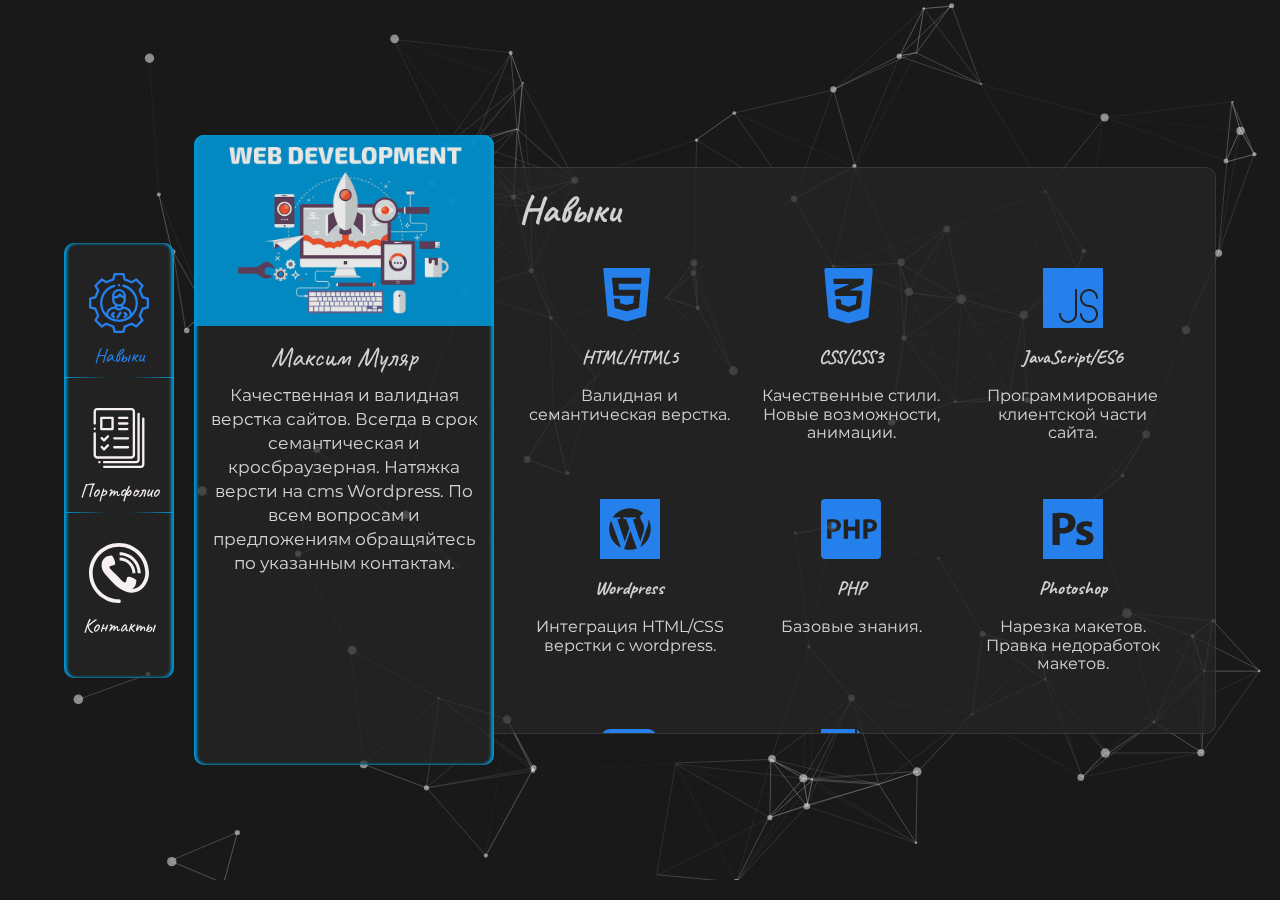
==== index.html @ 43cd5d21 "Portfolio" ====
<!doctype html>
<html lang="en">
<head>
    <meta charset="UTF-8">
    <meta name="viewport"
          content="width=device-width, user-scalable=no, initial-scale=1.0, maximum-scale=1.0, minimum-scale=1.0">
    <meta http-equiv="X-UA-Compatible" content="ie=edge">
    <link rel="stylesheet" href="css/normalize.min.css">
    <link href="https://fonts.googleapis.com/css?family=Caveat|Montserrat|Pangolin&amp;subset=cyrillic" rel="stylesheet">
    <link rel="stylesheet" href="css/style.css">
    <link rel="stylesheet" href="css/OverlayScrollbars.min.css">
    <title>Title</title>
</head>
<body>
    <div class="wrapper">
        <nav class="navigation">
            <ul class="navigation__list">
                <li class="navigation__item">
                    <button class="navigation__button navigation__button--active" type="button" data-index="0">
                        <svg xmlns="http://www.w3.org/2000/svg" viewBox="0 0 512 512"><path d="M504.417 208.764l-39.317-9.795-20.923-50.488 20.865-34.711a10 10 0 0 0-1.499-12.223l-53.09-53.089a10.002 10.002 0 0 0-12.224-1.5l-34.71 20.866L313.031 46.9l-9.796-39.317A9.998 9.998 0 0 0 293.532 0h-75.064a9.998 9.998 0 0 0-9.703 7.583L198.969 46.9 148.48 67.823l-34.71-20.866a10 10 0 0 0-12.224 1.5l-53.09 53.089a10 10 0 0 0-1.499 12.223l20.865 34.711L46.9 198.969l-39.317 9.795A10.001 10.001 0 0 0 0 218.468v75.064c0 4.592 3.127 8.593 7.583 9.704l39.316 9.794 20.924 50.489-20.865 34.711a10 10 0 0 0 1.499 12.223l53.09 53.089a10.004 10.004 0 0 0 12.224 1.5l34.71-20.866 50.488 20.924 9.796 39.317a9.998 9.998 0 0 0 9.703 7.583h75.064a9.998 9.998 0 0 0 9.703-7.583l9.796-39.317 50.488-20.924 34.71 20.866a10.004 10.004 0 0 0 12.224-1.5l53.09-53.089a10 10 0 0 0 1.499-12.223l-20.865-34.711 20.924-50.489 39.316-9.794a10 10 0 0 0 7.583-9.704v-75.064c0-4.592-3.127-8.593-7.583-9.704zM492 285.718l-36.625 9.124a10.003 10.003 0 0 0-6.821 5.875l-24.784 59.804a9.997 9.997 0 0 0 .668 8.98l19.438 32.336-42.038 42.038-32.335-19.438a9.997 9.997 0 0 0-8.98-.667l-59.804 24.784a10.003 10.003 0 0 0-5.875 6.821L285.718 492h-59.436l-9.125-36.626a10.003 10.003 0 0 0-5.875-6.821l-59.804-24.784a10.004 10.004 0 0 0-8.98.667l-32.335 19.438-42.038-42.038L87.563 369.5a9.997 9.997 0 0 0 .668-8.98l-24.784-59.804a10.003 10.003 0 0 0-6.821-5.875L20 285.718v-59.436l36.626-9.125a10 10 0 0 0 6.821-5.875l24.783-59.803a9.997 9.997 0 0 0-.668-8.98l-19.438-32.336 42.038-42.038 32.335 19.438a10 10 0 0 0 8.98.667l59.804-24.784a10.003 10.003 0 0 0 5.875-6.821L226.282 20h59.436l9.125 36.626a10.003 10.003 0 0 0 5.875 6.821l59.804 24.784a10 10 0 0 0 8.98-.667l32.335-19.438 42.038 42.038-19.438 32.336a9.997 9.997 0 0 0-.668 8.98l24.783 59.803a10 10 0 0 0 6.821 5.875L492 226.282v59.436z"/><path d="M296.388 99.077c-5.354-1.375-10.8 1.851-12.173 7.2-1.372 5.349 1.851 10.799 7.2 12.172C354.171 134.556 398 191.119 398 256c0 34.062-12.06 65.359-32.128 89.853-1.303-12.098-6.051-23.697-13.72-33.224-9.093-11.294-21.9-19.22-36.065-22.317l-17.855-3.904c-4.792-1.048-8.408-5.007-9.152-9.793 15.616-10.62 25.895-28.529 25.895-48.796V194.64c0-32.518-26.455-58.973-58.974-58.973s-58.974 26.455-58.974 58.973v33.179c0 20.168 10.182 37.997 25.669 48.636-.667 4.834-4.313 8.898-9.172 9.964l-17.654 3.873c-14.154 3.105-26.952 11.033-36.035 22.325-7.666 9.53-12.411 21.134-13.709 33.234C126.059 321.356 114 290.061 114 256c0-63.948 43.045-120.304 104.676-137.046 5.33-1.448 8.477-6.942 7.029-12.272-1.448-5.329-6.943-8.477-12.271-7.029C143.112 118.756 94 183.048 94 256c0 89.327 72.673 162 162 162s162-72.673 162-162c0-74.016-50.009-138.545-121.612-156.923zm-79.362 95.563c0-21.49 17.484-38.973 38.974-38.973s38.974 17.483 38.974 38.973v.884a35.194 35.194 0 0 1-15.899-9.011l-8.896-8.736a10.002 10.002 0 0 0-15.584 1.993c-6.243 10.416-17.665 16.886-29.809 16.886h-7.76v-2.016zm0 33.178v-11.163h7.76c14.935 0 29.178-6.213 39.387-16.745l.887.871c8.273 8.127 18.671 13.342 29.914 15.152v11.885c0 21.49-17.483 38.973-38.974 38.973-21.491 0-38.974-17.483-38.974-38.973zm58.65 66.533c-11.702 8.647-27.845 8.605-39.507-.119a32.127 32.127 0 0 0 4.991-9.334 58.874 58.874 0 0 0 14.84 1.894c5.041 0 9.936-.638 14.609-1.834a32.142 32.142 0 0 0 5.067 9.393zm70.575 71.2C321.698 385.814 290.246 398 256 398s-65.698-12.186-90.251-32.449v-12.954c0-20.41 14.47-38.398 34.405-42.771l17.654-3.873c.36-.079.716-.169 1.072-.26C229.182 315.758 242.587 320.8 256 320.8c13.395 0 26.782-5.03 37.078-15.068.293.073.585.148.881.213l17.856 3.904c19.953 4.363 34.436 22.353 34.436 42.778v12.924z"/><path d="M256.673 94.001L256 94c-5.522 0-10 4.477-10 10s4.478 10 10 10l.579.001h.048c5.501 0 9.973-4.446 9.999-9.953.025-5.523-4.431-10.021-9.953-10.047zM208.423 357.875l9.877-9.877c3.906-3.905 3.906-10.237.001-14.142-3.906-3.905-10.236-3.905-14.143 0l-16.947 16.948c-3.905 3.905-3.905 10.236 0 14.142l16.947 16.948c1.953 1.953 4.512 2.929 7.071 2.929s5.118-.977 7.071-2.929c3.905-3.905 3.905-10.237 0-14.142l-9.877-9.877zM327.891 350.804l-16.946-16.948c-3.905-3.905-10.235-3.905-14.143 0-3.905 3.905-3.905 10.237 0 14.142l9.877 9.877-9.877 9.877c-3.905 3.905-3.905 10.237 0 14.142 1.953 1.953 4.512 2.929 7.071 2.929s5.118-.977 7.071-2.929l16.947-16.948c3.905-3.905 3.905-10.236 0-14.142zM273.115 328.894c-4.763-2.799-10.891-1.207-13.688 3.555l-23.93 40.72c-2.799 4.761-1.207 10.89 3.555 13.688a9.995 9.995 0 0 0 13.688-3.555l23.93-40.72c2.799-4.762 1.207-10.89-3.555-13.688z"/></svg>
                        Навыки
                    </button>
                </li>
                <li class="navigation__item">
                    <button class="navigation__button" type="button" data-index="1">
                        <svg xmlns="http://www.w3.org/2000/svg" viewBox="0 0 512 512"><path d="M362.937 0h-294c-16.542 0-30 13.458-30 30v102c0 5.523 4.478 10 10 10s10-4.477 10-10V30c0-5.514 4.486-10 10-10h294c5.514 0 10 4.486 10 10v372c0 5.514-4.486 10-10 10h-294c-5.514 0-10-4.486-10-10V216.333c0-5.523-4.478-10-10-10s-10 4.477-10 10V402c0 16.542 13.458 30 30 30h294c16.542 0 30-13.458 30-30V30c0-16.542-13.458-30-30-30z" /><path d="M56.006 169.7c-1.859-1.86-4.439-2.92-7.069-2.92s-5.21 1.06-7.07 2.92a10.107 10.107 0 0 0-2.93 7.07 10.1 10.1 0 0 0 2.93 7.08c1.86 1.86 4.44 2.93 7.07 2.93 2.629 0 5.209-1.07 7.069-2.93a10.078 10.078 0 0 0 2.931-7.08c0-2.63-1.071-5.2-2.931-7.07zM96.066 454.99a10.056 10.056 0 0 0-7.07-2.93c-2.63 0-5.21 1.07-7.069 2.93a10.072 10.072 0 0 0-2.931 7.07c0 2.64 1.071 5.21 2.931 7.07a10.029 10.029 0 0 0 7.069 2.93c2.641 0 5.21-1.06 7.07-2.93a10.054 10.054 0 0 0 2.93-7.07c0-2.63-1.07-5.21-2.93-7.07zM423 40.063c-5.522 0-10 4.477-10 10v392c0 5.514-4.486 10-10 10H129c-5.522 0-10 4.477-10 10s4.478 10 10 10h274c16.542 0 30-13.458 30-30v-392c0-5.523-4.478-10-10-10z" /><path d="M463.063 80c-5.522 0-10 4.477-10 10v392c0 5.514-4.486 10-10 10h-314c-5.522 0-10 4.477-10 10s4.478 10 10 10h314c16.542 0 30-13.458 30-30V90c0-5.523-4.478-10-10-10zM200.937 74h-96c-5.522 0-10 4.477-10 10v96c0 5.523 4.478 10 10 10h96c5.522 0 10-4.477 10-10V84c0-5.523-4.478-10-10-10zm-10 96h-76V94h76v76zM168.761 235.402c-3.906-3.904-10.236-3.905-14.143 0l-26.583 26.583-12.36-12.361c-3.905-3.905-10.235-3.904-14.143 0-3.905 3.905-3.905 10.237 0 14.142l19.432 19.432a10.003 10.003 0 0 0 14.143 0l33.654-33.654c3.905-3.905 3.905-10.237 0-14.142z" /><path d="M332.604 249H215.937c-5.522 0-10 4.477-10 10s4.478 10 10 10h116.667c5.522 0 10-4.477 10-10s-4.478-10-10-10zM326.937 74h-70c-5.522 0-10 4.477-10 10s4.478 10 10 10h70c5.522 0 10-4.477 10-10s-4.478-10-10-10zM326.937 122h-70c-5.522 0-10 4.477-10 10s4.478 10 10 10h70c5.522 0 10-4.477 10-10s-4.478-10-10-10zM326.937 170h-70c-5.522 0-10 4.477-10 10s4.478 10 10 10h70c5.522 0 10-4.477 10-10s-4.478-10-10-10zM168.761 311.769c-3.906-3.904-10.236-3.905-14.143 0l-26.583 26.583-12.36-12.361c-3.905-3.905-10.235-3.904-14.143 0-3.905 3.905-3.905 10.237 0 14.142l19.432 19.432a10.003 10.003 0 0 0 14.143 0l33.654-33.654c3.905-3.905 3.905-10.237 0-14.142zM332.604 325H215.937c-5.522 0-10 4.477-10 10s4.478 10 10 10h116.667c5.522 0 10-4.477 10-10s-4.478-10-10-10z" /></svg>
                        Портфолио
                    </button>
                </li>
                <li class="navigation__item">
                    <button class="navigation__button" type="button" data-index="2">
                        <svg xmlns="http://www.w3.org/2000/svg" viewBox="0 0 32.666 32.666"><path d="M28.189 16.504h-1.666c0-5.437-4.422-9.858-9.856-9.858l-.001-1.664c6.355-.003 11.523 5.167 11.523 11.522zM16.666 7.856l-.001 1.664a6.987 6.987 0 0 1 6.981 6.983l1.666-.001c0-4.767-3.876-8.646-8.646-8.646zM16.333 0C7.326 0 0 7.326 0 16.334c0 9.006 7.326 16.332 16.333 16.332a1.007 1.007 0 1 0 0-2.016c-7.896 0-14.318-6.424-14.318-14.316 0-7.896 6.422-14.319 14.318-14.319S30.65 8.439 30.65 16.334c0 3.299-1.756 6.568-4.269 7.954a6.172 6.172 0 0 1-2.959.761 4.733 4.733 0 0 0 1.591-1.529c.08-.121.186-.228.238-.359.328-.789.357-1.684.555-2.518.243-1.064-4.658-3.143-5.084-1.814-.154.492-.39 2.048-.699 2.458-.275.366-.953.192-1.377-.168-1.117-.952-2.364-2.351-3.458-3.457l.002-.001-.092-.092c-.031-.029-.062-.062-.093-.092v.002c-1.106-1.096-2.506-2.34-3.457-3.459-.36-.424-.534-1.102-.168-1.377.41-.311 1.966-.543 2.458-.699 1.326-.424-.75-5.328-1.816-5.084-.832.195-1.727.227-2.516.553-.134.057-.238.16-.359.24-2.799 1.774-3.16 6.082-.428 9.292a75.688 75.688 0 0 0 3.245 3.576l-.006.004c.031.031.063.06.095.09.03.031.059.062.088.095l.006-.006c1.16 1.118 2.535 2.765 4.769 4.255 4.703 3.141 8.312 2.264 10.438 1.098 3.67-2.021 5.312-6.338 5.312-9.719C32.666 7.326 25.339 0 16.333 0z" /></svg>
                        Контакты
                    </button>
                </li>
            </ul>
        </nav>
        <div class="card">
            <img src="img/web-dev.jpg" class="card">
            <p class="card__name">
                Максим Муляр
            </p>
            <p class="card__description">
                Качественная и валидная верстка сайтов. Всегда в срок семантическая и кросбраузерная.
                Натяжка версти на cms Wordpress. По всем вопросам и предложениям обращяйтесь по указанным контактам.
            </p>
        </div>
        <div class="main">
            <article class="slide slide--active" data-index="0">
                <h2 class="slide__title">
                    Навыки
                </h2>
                <div class="skills">
                    <section class="skills__item">
                        <svg xmlns="http://www.w3.org/2000/svg" viewBox="0 0 512 512"><path d="M27.405 0l36.542 410.56 163.882 46.244 165.022-46.244L429.398 0H27.405zm322.62 133.904h-192.43l4.283 51.676h183.866l-14.273 155.315-102.499 28.26v.287h-1.143l-103.356-28.547-6.28-79.367h49.965l3.711 39.971 55.959 15.126 56.245-15.126 6.283-65.097H115.625l-13.418-152.46h252.392l-4.574 49.962z"/></svg>
                        <h3 class="skills__title">
                            HTML/HTML5
                        </h3>
                        <p class="skills__description">
                            Валидная и семантическая верстка.
                        </p>
                    </section>
                    <section class="skills__item">
                        <svg xmlns="http://www.w3.org/2000/svg" viewBox="0 0 512 512"><path d="M426.981 0H43.701C34.52 0 27.632 7.769 28.442 16.949L63.45 409.254c.811 9.173 8.745 18.774 17.644 21.253L219.1 468.842c8.887 2.463 23.413 2.479 32.313.032l138.177-38.281c8.901-2.472 16.835-11.986 17.645-21.175l35.023-392.469C443.068 7.769 436.209 0 426.981 0zM360.51 141.611a.134.134 0 0 1-.112.117.134.134 0 0 1-.144-.077L252.13 185.96a3.485 3.485 0 0 0 1.321 6.708h84.103a15.772 15.772 0 0 1 15.682 17.443l-13.141 123.273a15.77 15.77 0 0 1-10.447 13.205l-89.269 31.41a15.761 15.761 0 0 1-10.397.025l-88.852-30.778a15.771 15.771 0 0 1-10.52-13.228l-5.957-55.828a10.388 10.388 0 0 1 10.331-11.492h24.725c5.313 0 9.769 4.007 10.331 9.289l3.655 34.316 61.521 21.385 61.803-21.58 7.559-71.17H129.835a10.39 10.39 0 0 1-10.327-9.25l-3.327-30.164a10.388 10.388 0 0 1 6.366-10.745l111.837-46.109a2.872 2.872 0 0 0-1.093-5.528H115.542a6.926 6.926 0 0 1-6.888-6.201l-3.406-32.421a6.927 6.927 0 0 1 6.887-7.648h246.379a6.928 6.928 0 0 1 6.881 7.707l-4.885 43.032z"/></svg>
                        <h3 class="skills__title">
                            CSS/CSS3
                        </h3>
                        <p class="skills__description">
                            Качественные стили. Новые возможности, анимации.
                        </p>
                    </section>
                    <section class="skills__item">
                        <svg xmlns="http://www.w3.org/2000/svg" viewBox="0 0 512 512"><path d="M503.467 0H8.533A8.53 8.53 0 0 0 0 8.533v494.933A8.53 8.53 0 0 0 8.533 512h494.933a8.53 8.53 0 0 0 8.533-8.533V8.533A8.53 8.53 0 0 0 503.467 0zM290.133 392.533c0 42.342-34.449 76.8-76.8 76.8s-76.8-34.458-76.8-76.8c0-4.71 3.814-8.533 8.533-8.533s8.533 3.823 8.533 8.533c0 32.939 26.803 59.733 59.733 59.733 32.93 0 59.733-26.795 59.733-59.733v-204.8a8.53 8.53 0 0 1 8.533-8.533 8.53 8.53 0 0 1 8.533 8.533v204.8zm102.4-76.8c42.351 0 76.8 34.458 76.8 76.8s-34.449 76.8-76.8 76.8-76.8-34.458-76.8-76.8a8.53 8.53 0 0 1 8.533-8.533 8.53 8.53 0 0 1 8.533 8.533c0 32.939 26.803 59.733 59.733 59.733 32.93 0 59.733-26.795 59.733-59.733 0-32.939-26.803-59.733-59.733-59.733-42.351 0-76.8-34.458-76.8-76.8s34.449-76.8 76.8-76.8 76.8 34.458 76.8 76.8a8.53 8.53 0 0 1-8.533 8.533 8.53 8.53 0 0 1-8.533-8.533c0-32.939-26.803-59.733-59.733-59.733-32.93 0-59.733 26.795-59.733 59.733s26.803 59.733 59.733 59.733z"/></svg>
                        <h3 class="skills__title">
                            JavaScript/ES6
                        </h3>
                        <p class="skills__description">
                            Программирование клиентской части сайта.
                        </p>
                    </section>
                    <section class="skills__item">
                        <svg xmlns="http://www.w3.org/2000/svg" viewBox="0 0 455 455"><path d="M0 0v455h455V0H0zm70 227.504c0-22.844 4.885-44.509 13.634-64.101l75.155 205.796C106.223 343.707 70 289.796 70 227.504zM227.521 385a158.024 158.024 0 0 1-44.507-6.398l47.277-137.315 48.414 132.605c.306.804.69 1.477 1.11 2.15-16.377 5.768-33.968 8.958-52.294 8.958zm21.684-231.324c9.524-.523 18.019-1.503 18.019-1.503 8.495-1.034 7.498-13.477-.98-12.995 0 0-25.534 2.018-41.99 2.018-15.478 0-41.468-2.018-41.468-2.018-8.502-.481-9.499 12.479-1.023 12.995 0 0 8.04.98 16.517 1.503l24.549 67.212-34.468 103.357-57.372-170.57c9.534-.523 18.029-1.503 18.029-1.503 8.502-1.034 7.504-13.477-.955-12.995 0 0-25.533 2.018-42.014 2.018-2.956 0-6.435-.077-10.13-.209C124.068 98.245 172.48 70 227.521 70c41.013 0 78.328 15.694 106.338 41.379-.672-.06-1.346-.139-2.018-.139-15.496 0-26.453 13.458-26.453 27.938 0 12.995 7.48 23.954 15.458 36.932 5.979 10.478 12.978 23.979 12.978 43.451 0 13.475-4.002 30.437-11.98 50.895l-15.705 52.481-56.934-169.261zm57.51 209.948l48.082-139.083c8.995-22.476 11.999-40.428 11.999-56.392 0-5.805-.402-11.169-1.075-16.222C378.025 174.38 385 200.106 385 227.504c0 58.098-31.488 108.819-78.285 136.12z" fill-rule="evenodd" clip-rule="evenodd"/></svg>
                        <h3 class="skills__title">
                            Wordpress
                        </h3>
                        <p class="skills__description">
                            Интеграция HTML/CSS верстки с wordpress.
                        </p>
                    </section>
                    <section class="skills__item">
                        <svg xmlns="http://www.w3.org/2000/svg" viewBox="0 0 16.172 16.172"><g><path d="M13.043 6.367c-.237 0-.398.022-.483.047v1.523c.101.022.223.03.391.03.621 0 1.004-.313 1.004-.842-.001-.474-.33-.758-.912-.758z"/><path d="M15.14 0H1.033C.463 0 0 .462 0 1.032V15.14c0 .568.462 1.031 1.033 1.031H15.14c.57 0 1.032-.463 1.032-1.031V1.032C16.172.462 15.71 0 15.14 0zM4.904 8.32c-.398.375-.988.543-1.677.543-.153 0-.291-.008-.398-.023v1.846H1.673V5.594c.36-.061.865-.107 1.578-.107.719 0 1.233.139 1.577.414.33.261.552.689.552 1.194s-.169.934-.476 1.225zm5.478 2.366H9.218v-2.16H7.297v2.16H6.125v-5.16h1.172v1.983h1.921V5.526h1.164v5.16zm4.253-2.366c-.397.375-.987.543-1.677.543-.152 0-.291-.008-.398-.023v1.846h-1.155V5.594c.359-.061.864-.107 1.577-.107.72 0 1.232.139 1.577.414.33.261.552.689.552 1.194-.001.505-.169.934-.476 1.225z"/><path d="M3.312 6.367a1.88 1.88 0 0 0-.483.047v1.523c.1.022.222.03.391.03.62 0 1.003-.313 1.003-.842 0-.474-.329-.758-.911-.758z"/></g></svg>
                        <h3 class="skills__title">
                            PHP
                        </h3>
                        <p class="skills__description">
                            Базовые знания.
                        </p>
                    </section>
                    <section class="skills__item">
                        <svg xmlns="http://www.w3.org/2000/svg" viewBox="0 0 455 455"><g fill-rule="evenodd" clip-rule="evenodd"><path d="M149.329 144.802c-11.069 0-18.7 1.105-22.547 2.209v71.674c4.698 1.01 10.374 1.357 18.257 1.357 29.168 0 47.3-14.758 47.3-39.669-.125-22.294-15.545-35.571-43.01-35.571z"/><path d="M0 0v455h455V0H0zm224.219 236.693c-18.604 17.595-46.417 25.479-78.834 25.479-7.125 0-13.654-.252-18.698-.978v86.844H72.354V108.445c16.872-2.837 40.647-5.046 74.136-5.046 33.899 0 58.021 6.401 74.167 19.456 15.64 12.204 25.983 32.417 25.983 56.194 0 23.745-7.882 43.958-22.421 57.644zm82.051 114.908c-23.05 0-43.609-5.047-56.916-12.299l9.743-39.196c10.091 6.055 30.904 13.307 47.173 13.307 16.492 0 23.398-5.77 23.398-14.789 0-8.988-5.424-13.276-25.856-20.182-36.484-12.202-50.518-32.038-50.139-52.976 0-32.763 28.096-57.644 71.676-57.644 20.592 0 38.944 4.667 49.76 10.091l-9.714 37.839c-8.009-4.319-23.05-10.122-38.185-10.122-13.307 0-20.813 5.424-20.813 14.412 0 8.261 6.781 12.581 28.318 20.213 33.52 11.446 47.552 28.443 47.932 54.333-.001 32.889-26.017 57.013-76.377 57.013z"/></g></svg>
                        <h3 class="skills__title">
                            Photoshop
                        </h3>
                        <p class="skills__description">
                            Нарезка макетов. Правка недоработок макетов.
                        </p>
                    </section>
                    <section class="skills__item">
                        <svg xmlns="http://www.w3.org/2000/svg"  viewBox="0 0 455 455"><path d="M158.173 352.599c-3.049.568-4.381 1.999-3.999 4.281.38 2.283 2.093 3.046 5.138 2.283 3.049-.76 4.38-2.095 3.997-3.997-.378-2.092-2.091-2.95-5.136-2.567zM141.898 354.885c-3.046 0-4.568 1.041-4.568 3.139 0 2.474 1.619 3.518 4.853 3.138 3.046 0 4.57-1.047 4.57-3.138 0-2.471-1.619-3.522-4.855-3.139zM119.629 354.022c-.76 2.095.478 3.519 3.711 4.284 2.855 1.137 4.664.568 5.424-1.714.572-2.091-.666-3.61-3.711-4.568-2.856-.759-4.663-.102-5.424 1.998z"/><path d="M414.41 24.123C398.326 8.042 378.964 0 356.309 0H82.225C59.577 0 40.208 8.042 24.123 24.123 8.042 40.207 0 59.576 0 82.225v274.088c0 22.65 8.042 42.017 24.123 58.098 16.084 16.084 35.454 24.126 58.102 24.126h63.953c4.184 0 7.327-.144 9.42-.424 2.092-.288 4.184-1.526 6.279-3.717 2.096-2.187 3.14-5.376 3.14-9.562 0-.568-.05-7.046-.144-19.417-.097-12.375-.144-22.176-.144-29.41l-6.567 1.143c-4.187.76-9.469 1.095-15.846.999-6.374-.096-12.99-.76-19.841-1.998-6.855-1.239-13.229-4.093-19.13-8.562-5.898-4.477-10.085-10.328-12.56-17.559l-2.856-6.571c-1.903-4.373-4.899-9.229-8.992-14.554-4.093-5.332-8.232-8.949-12.419-10.852l-1.999-1.428c-1.331-.951-2.568-2.098-3.711-3.429-1.141-1.335-1.997-2.669-2.568-3.997-.571-1.335-.097-2.43 1.427-3.289 1.524-.855 4.281-1.279 8.28-1.279l5.708.855c3.808.76 8.516 3.042 14.134 6.851 5.614 3.806 10.229 8.754 13.846 14.843 4.38 7.806 9.657 13.75 15.846 17.843 6.184 4.097 12.419 6.143 18.699 6.143s11.704-.476 16.274-1.424c4.565-.954 8.848-2.385 12.847-4.288 1.713-12.751 6.377-22.559 13.988-29.41-10.848-1.143-20.602-2.854-29.265-5.14-8.658-2.286-17.605-5.995-26.835-11.136-9.234-5.14-16.894-11.512-22.985-19.13-6.09-7.618-11.088-17.61-14.987-29.978-3.901-12.375-5.852-26.652-5.852-42.829 0-23.029 7.521-42.637 22.557-58.814-7.044-17.32-6.379-36.732 1.997-58.242 5.52-1.714 13.706-.428 24.554 3.855 10.85 4.286 18.794 7.951 23.84 10.992 5.046 3.042 9.089 5.614 12.135 7.71 17.705-4.949 35.976-7.423 54.818-7.423 18.841 0 37.115 2.474 54.821 7.423l10.849-6.852c7.426-4.57 16.18-8.757 26.269-12.562 10.088-3.806 17.795-4.854 23.127-3.14 8.562 21.51 9.328 40.922 2.279 58.241 15.036 16.179 22.559 35.786 22.559 58.815 0 16.18-1.951 30.505-5.852 42.969-3.898 12.467-8.939 22.463-15.13 29.981-6.184 7.519-13.894 13.843-23.124 18.986-9.232 5.137-18.178 8.853-26.84 11.132-8.661 2.286-18.414 4.004-29.263 5.147 9.891 8.562 14.839 22.072 14.839 40.538v68.238c0 3.237.472 5.852 1.424 7.851.958 1.998 2.478 3.374 4.571 4.141 2.102.76 3.949 1.235 5.571 1.424 1.622.191 3.949.287 6.995.287h63.953c22.648 0 42.018-8.042 58.095-24.126 16.084-16.084 24.126-35.454 24.126-58.102V82.225c-.002-22.649-8.044-42.021-24.125-58.102z"/><path d="M86.793 319.195c-1.331.948-1.141 2.471.572 4.565 1.906 1.902 3.427 2.189 4.57.855 1.331-.948 1.141-2.471-.575-4.569-1.902-1.71-3.424-1.997-4.567-.851zM77.374 312.057c-.57 1.335.096 2.478 1.999 3.426 1.521.955 2.762.767 3.711-.568.57-1.335-.096-2.478-1.999-3.433-1.903-.572-3.14-.38-3.711.575zM95.646 330.331c-1.715.948-1.715 2.666 0 5.137 1.713 2.478 3.328 3.142 4.853 1.998 1.714-1.334 1.714-3.142 0-5.427-1.521-2.468-3.14-3.046-4.853-1.708zM105.641 343.174c-1.714 1.526-1.336 3.327 1.142 5.428 2.281 2.279 4.185 2.566 5.708.849 1.524-1.519 1.143-3.326-1.142-5.42-2.281-2.28-4.185-2.568-5.708-.857z"/></svg>
                        <h3 class="skills__title">
                            Git/GitHub
                        </h3>
                        <p class="skills__description">
                            Работа через github.
                        </p>
                    </section>
                    <section class="skills__item">
                        <svg xmlns="http://www.w3.org/2000/svg" viewBox="0 0 512 512"><path d="M503.467 187.733H409.6v-68.267H298.667a8.536 8.536 0 0 1-8.533-8.533V0H8.533A8.536 8.536 0 0 0 0 8.533v494.933C0 508.177 3.823 512 8.533 512h392.533a8.53 8.53 0 0 0 8.533-8.533V409.6h93.867a8.53 8.53 0 0 0 8.533-8.533v-204.8a8.53 8.53 0 0 0-8.532-8.534zm-8.534 204.8H59.733V204.8H494.933v187.733z"/><path d="M119.467 238.933c14.114 0 25.6 11.486 25.6 25.6a8.536 8.536 0 0 0 8.533 8.533 8.536 8.536 0 0 0 8.533-8.533c0-23.526-19.14-42.667-42.667-42.667S76.8 241.007 76.8 264.533c0 23.526 19.14 42.667 42.667 42.667 14.114 0 25.6 11.486 25.6 25.6s-11.486 25.6-25.6 25.6-25.6-11.486-25.6-25.6a8.536 8.536 0 0 0-8.533-8.533 8.536 8.536 0 0 0-8.533 8.533c0 23.526 19.14 42.667 42.667 42.667s42.667-19.14 42.667-42.667c0-23.526-19.14-42.667-42.667-42.667-14.114 0-25.6-11.486-25.6-25.6s11.485-25.6 25.599-25.6zM332.8 238.933c14.114 0 25.6 11.486 25.6 25.6 0 4.71 3.823 8.533 8.533 8.533s8.533-3.823 8.533-8.533c0-23.526-19.14-42.667-42.667-42.667-23.526 0-42.667 19.14-42.667 42.667 0 23.526 19.14 42.667 42.667 42.667 14.114 0 25.6 11.486 25.6 25.6s-11.486 25.6-25.6 25.6-25.6-11.486-25.6-25.6c0-4.71-3.823-8.533-8.533-8.533s-8.533 3.823-8.533 8.533c0 23.526 19.14 42.667 42.667 42.667 23.526 0 42.667-19.14 42.667-42.667 0-23.526-19.14-42.667-42.667-42.667-14.114 0-25.6-11.486-25.6-25.6s11.486-25.6 25.6-25.6zM435.2 307.2c14.114 0 25.6 11.486 25.6 25.6s-11.486 25.6-25.6 25.6-25.6-11.486-25.6-25.6a8.53 8.53 0 0 0-8.533-8.533 8.536 8.536 0 0 0-8.533 8.533c0 23.526 19.14 42.667 42.667 42.667 23.526 0 42.667-19.14 42.667-42.667 0-23.526-19.14-42.667-42.667-42.667-14.114 0-25.6-11.486-25.6-25.6s11.486-25.6 25.6-25.6 25.6 11.486 25.6 25.6c0 4.71 3.814 8.533 8.533 8.533s8.533-3.823 8.533-8.533c0-23.526-19.14-42.667-42.667-42.667-23.526 0-42.667 19.14-42.667 42.667S411.674 307.2 435.2 307.2zM229.857 227.405c-1.28-3.413-4.574-5.7-8.226-5.538a8.535 8.535 0 0 0-7.91 5.99L171.054 364.39c-1.399 4.497 1.101 9.284 5.598 10.692 4.463 1.365 9.284-1.109 10.692-5.606l14.131-45.21h46.473l17.126 45.662a8.55 8.55 0 0 0 7.996 5.538 8.8 8.8 0 0 0 2.995-.538c4.412-1.664 6.647-6.579 4.992-10.991l-51.2-136.532zM206.809 307.2l15.795-50.543 18.953 50.543h-34.748zM307.2 5v97.399h97.399z"/></svg>
                        <h3 class="skills__title">
                            SASS/SCSS
                        </h3>
                        <p class="skills__description">
                            Использование совместно с БЭМ методологией.
                        </p>
                    </section>
                </div>
                </article>
            <article class="slide" data-index="1">
                <h2 class="slide__title">
                    Портфолио
                </h2>
                <div class="portfolio">
                    <section class="portfolio__item">
                        <img src="img/financial.jpeg" alt="Finanacial" class="portfolio__image">
                        <div class="portfolio__container">
                            <h3 class="portfolio__title">
                                Financial
                            </h3>
                            <ul class="portfolio__list">
                                <li>
                                    HTML5
                                </li>
                                <li>
                                    CSS3
                                </li>
                                <li>
                                    Фиксированная верстка
                                </li>
                                <li>
                                    Семантическа верстка
                                </li>
                                <li>
                                    БЭМ
                                </li>
                                <li>
                                    Все изображения сжаты и оптимизированы (Photoshop оптимизация + gulp-imagemin)
                                </li>
                                <li>
                                    Минифицырован стилевой файл
                                </li>
                                <li>
                                    Использован normalize
                                </li>
                            </ul>
                            <div class="portfolio__buttons-wrapper">
                                <button type="button" data-name="financial">Открыть</button>
                                <a href="https://github.com/mulyarmaxim/Financial" class="portfolio__link" target="_blank">git</a>
                            </div>
                        </div>
                    </section>
                    <section class="portfolio__item">
                        <img src="img/kidz-master.jpeg" alt="Kidz Master" class="portfolio__image">
                        <div class="portfolio__container">
                            <h3 class="portfolio__title">
                                Kidz master
                            </h3>
                            <ul class="portfolio__list">
                                <li>
                                    HTML5
                                </li>
                                <li>
                                    SASS (синтаксис scss)
                                </li>
                                <li>
                                    gulp
                                </li>
                                <li>
                                    Фиксированная верстка
                                </li>
                                <li>
                                    Семантическа верстка
                                </li>
                                <li>
                                    БЭМ
                                </li>
                                <li>
                                    Минифицырован стилевой файл
                                </li>
                                <li>
                                    Иконки собраны в спрайт
                                </li>
                                <li>
                                    Использован normalize
                                </li>
                            </ul>
                            <div class="portfolio__buttons-wrapper">
                                <button type="button" data-name="kidzMaster">Открыть</button>
                                <a href="https://github.com/mulyarmaxim/Kids-Master" class="portfolio__link" target="_blank">git</a>
                            </div>
                        </div>
                    </section>
                    <section class="portfolio__item">
                        <img src="img/cakes.jpeg" alt="Торты на заказ" class="portfolio__image">
                        <div class="portfolio__container">
                            <h3 class="portfolio__title">
                                Торты на заказ
                            </h3>
                            <ul class="portfolio__list">
                                <li>
                                    HTML5
                                </li>
                                <li>
                                    SASS (синтаксис scss)
                                </li>
                                <li>
                                    gulp
                                </li>
                                <li>
                                    Семантическа верстка
                                </li>
                                <li>
                                    БЭМ
                                </li>
                                <li>
                                    Адаптивная верстка
                                </li>
                                <li>
                                    Для подержки внешних спрайто в IE подключена библиотека svg4everybody
                                </li>
                                <li>
                                    Иконки собраны в спрайт
                                </li>
                                <li>
                                    Использован normalize
                                </li>
                            </ul>
                            <div class="portfolio__buttons-wrapper">
                                <button type="button" data-name="cakes">Открыть</button>
                                <a href="https://github.com/mulyarmaxim/Cakes" class="portfolio__link" target="_blank">git</a>
                            </div>
                        </div>
                    </section>
                    <section class="portfolio__item">
                        <img src="img/surface.jpeg" alt="Surface" class="portfolio__image">
                        <div class="portfolio__container">
                            <h3 class="portfolio__title">
                                Surface
                            </h3>
                            <ul class="portfolio__list">
                                <li>
                                    HTML5
                                </li>
                                <li>
                                    SASS (синтаксис scss)
                                </li>
                                <li>
                                    gulp
                                </li>
                                <li>
                                    Семантическа верстка
                                </li>
                                <li>
                                    БЭМ
                                </li>
                                <li>
                                    Адаптивная верстка
                                </li>
                                <li>
                                    Для подержки внешних спрайто в IE подключена библиотека svg4everybody
                                </li>
                                <li>
                                    Иконки собраны во внешний .png спрайт
                                </li>
                                <li>
                                    Использован normalize
                                </li>
                            </ul>
                            <div class="portfolio__buttons-wrapper">
                                <button type="button" data-name="surface">Открыть</button>
                                <a href="https://github.com/mulyarmaxim/Surface" class="portfolio__link" target="_blank">git</a>
                            </div>
                        </div>
                    </section>
                    <section class="portfolio__item">
                        <img src="img/market-suply.jpeg" alt="Market suply" class="portfolio__image">
                        <div class="portfolio__container">
                            <h3 class="portfolio__title">
                                Market suply
                            </h3>
                            <ul class="portfolio__list">
                                <li>
                                    HTML5
                                </li>
                                <li>
                                    CSS3
                                </li>
                                <li>
                                    Фиксированная верстка
                                </li>
                                <li>
                                    Семантическа верстка
                                </li>
                                <li>
                                    БЭМ
                                </li>
                                <li>
                                    Минифицырован стилевой файл
                                </li>
                                <li>
                                    Иконки собраны в спрайт
                                </li>
                                <li>
                                    Использован normalize
                                </li>
                            </ul>
                            <div class="portfolio__buttons-wrapper">
                                <button type="button" data-name="MarketSupply">Открыть</button>
                                <a href="https://github.com/mulyarmaxim/Market-Supply" class="portfolio__link" target="_blank">git</a>
                            </div>
                        </div>
                    </section>
                    <section class="portfolio__item">
                        <img src="img/surfars.jpeg" alt="Surfers" class="portfolio__image">
                        <div class="portfolio__container">
                            <h3 class="portfolio__title">
                                Surfers
                            </h3>
                            <ul class="portfolio__list">
                                <li>
                                    HTML5
                                </li>
                                <li>
                                    CSS3
                                </li>
                                <li>
                                    Фиксированная верстка
                                </li>
                                <li>
                                    Семантическа верстка
                                </li>
                                <li>
                                    БЭМ
                                </li>
                                <li>
                                    Минифицырован стилевой файл
                                </li>
                                <li>
                                    Все шрифты подключены через google fonts
                                </li>
                                <li>
                                    Использован normalize
                                </li>
                            </ul>
                            <div class="portfolio__buttons-wrapper">
                                <button type="button" data-name="surfers">Открыть</button>
                                <a href="https://github.com/mulyarmaxim/Surfers" class="portfolio__link" target="_blank">git</a>
                            </div>
                        </div>
                    </section>
                    <section class="portfolio__item">
                        <img src="img/soliter.jpeg" alt="Soliter" class="portfolio__image">
                        <div class="portfolio__container">
                            <h3 class="portfolio__title">
                                Игра сапёр
                            </h3>
                            <ul class="portfolio__list">
                                <li>
                                    JavaScript
                                </li>
                                <li>
                                    ES6
                                </li>
                                <li>
                                    ES6 Classes
                                </li>
                            </ul>
                            <div class="portfolio__buttons-wrapper">
                                <button type="button" data-name="Soliter">Открыть</button>
                                <a href="https://github.com/mulyarmaxim/Soliter" class="portfolio__link" target="_blank">git</a>
                            </div>
                        </div>
                    </section>
                </div>
            </article>
            <article class="slide" data-index="2">
                <h2 class="slide__title">
                   Контакты
                </h2>
                <div class="contact">
                    <div class="contact__item">
                        <a href="https://www.fl.ru/users/mulyarworknp/" class="contact__link" target="_blank">
                            <svg xmlns="http://www.w3.org/2000/svg" viewBox="0 0 15.931 15.931"><path d="M14.561 0H1.369A1.37 1.37 0 0 0 0 1.37v13.192a1.37 1.37 0 0 0 1.369 1.369H14.56c.756 0 1.371-.614 1.371-1.369V1.37A1.37 1.37 0 0 0 14.561 0zM8.916 5.015H5.617v1.962H8.7v1.58H5.617v3.454h-1.95V3.423h5.25l-.001 1.592zm3.872 7.551c-2.196 0-2.966-1.212-2.966-2.7V3.423h2.125v6.521c0 .318.523.496.841.496v2.126z"/></svg>
                            <span class="contact__sublink">
                                Профиль fl.ru
                            </span>
                        </a>
                    </div>
                    <div class="contact__item">
                        <a href="mailto:mulyar.work@gmail.com" class="contact__link" target="_blank">
                            <svg xmlns="http://www.w3.org/2000/svg" viewBox="0 0 14 14"><g><path d="M7 9L5.268 7.484.316 11.729c.18.167.423.271.691.271h11.986c.267 0 .509-.104.688-.271L8.732 7.484 7 9z"/><path d="M13.684 2.271A1.007 1.007 0 0 0 12.993 2H1.007c-.267 0-.509.104-.689.273L7 8l6.684-5.729zM0 2.878v8.308l4.833-4.107zM9.167 7.079L14 11.186V2.875z"/></g></svg>
                            <span>
                                mulyar.work@gmail.com
                            </span>
                        </a>
                    </div>
                    <div class="contact__item">
                        <a href="skype:mulyar.work?chat" class="contact__link">
                            <svg xmlns="http://www.w3.org/2000/svg" viewBox="0 0 512 512"><path d="M415.7 262.093c3.039-14.657 4.564-28.935 4.564-42.826 0-27.218-5.276-53.247-15.844-78.087-10.562-24.838-24.838-46.249-42.825-64.237-17.987-17.988-39.395-32.263-64.234-42.829-24.845-10.559-50.866-15.843-78.088-15.843-13.894 0-28.171 1.524-42.827 4.57C156.651 7.614 134.381 0 109.637 0 79.375 0 53.538 10.705 32.124 32.115 10.708 53.531.004 79.368.004 109.631c0 24.744 7.614 47.014 22.839 66.809-3.044 14.655-4.568 28.933-4.568 42.827 0 27.215 5.28 53.243 15.843 78.085 10.562 24.838 24.838 46.25 42.827 64.241 17.987 17.986 39.401 32.257 64.239 42.824 24.84 10.564 50.869 15.845 78.087 15.845 13.893 0 28.17-1.526 42.834-4.572 19.79 15.229 42.058 22.847 66.804 22.847 30.259 0 56.103-10.711 77.505-32.12 21.416-21.416 32.12-47.253 32.12-77.519-.005-24.74-7.616-47.007-22.834-66.805zm-90.228 42.397c-6.276 11.136-14.702 20.033-25.263 26.696-10.567 6.663-22.224 11.748-34.975 15.273-12.751 3.518-26.073 5.283-39.971 5.283-32.163 0-59.855-6.235-83.078-18.705-23.223-12.471-34.833-27.453-34.833-44.968 0-8.562 2.428-15.693 7.282-21.408 4.853-5.712 12.038-8.562 21.555-8.562 5.52 0 10.657 1.522 15.415 4.564 4.758 3.046 9.135 6.715 13.134 10.999 3.999 4.285 8.326 8.562 12.99 12.847 4.661 4.285 10.847 7.946 18.555 10.992 7.71 3.046 16.418 4.572 26.128 4.572 12.371 0 22.36-2.423 29.981-7.275 7.61-4.859 11.416-10.999 11.416-18.418 0-7.618-3.042-13.326-9.13-17.132-4.182-2.673-14.846-6.098-31.977-10.283l-41.688-10.284c-11.419-2.662-21.222-5.752-29.408-9.271-8.186-3.524-15.8-8.134-22.841-13.849-7.039-5.708-12.369-12.891-15.986-21.555-3.616-8.658-5.424-18.796-5.424-30.406 0-13.896 3.189-26.121 9.563-36.688 6.374-10.565 14.849-18.846 25.409-24.841 10.562-5.996 21.935-10.468 34.119-13.418 12.179-2.951 24.742-4.426 37.685-4.426 18.276 0 35.589 2.19 51.961 6.567 16.368 4.377 29.882 10.801 40.538 19.271 10.657 8.473 15.985 17.942 15.985 28.409 0 8.562-2.707 15.893-8.138 21.982-5.414 6.088-12.601 9.134-21.55 9.134-4.948 0-9.514-1.143-13.702-3.427a54.891 54.891 0 0 1-11.423-8.278 217.22 217.22 0 0 0-10.852-9.563c-3.806-3.14-8.946-5.852-15.41-8.136-6.479-2.284-13.802-3.427-21.986-3.427-27.406 0-41.112 7.323-41.112 21.982 0 3.234.715 6.09 2.141 8.564 1.427 2.474 3 4.473 4.71 5.996 1.709 1.525 4.565 3.046 8.564 4.57 3.999 1.525 7.33 2.622 9.994 3.284 2.663.666 6.854 1.665 12.562 2.996l29.694 6.851c9.325 2.096 17.648 4.286 24.981 6.567 7.331 2.288 15.181 5.521 23.555 9.71 8.374 4.187 15.321 8.848 20.838 13.988 5.523 5.144 10.137 11.656 13.853 19.555 3.714 7.901 5.564 16.61 5.564 26.124-.001 13.894-3.136 26.411-9.425 37.544z"/></svg>
                            <span class="contact__sublink">
                                Skype: <br>
                                mulyar.work
                            </span>
                        </a>
                    </div>
                    <div class="contact__item">
                        <a href="https://t.me/mulyar_work" class="contact__link" target="_blank">
                            <svg xmlns="http://www.w3.org/2000/svg" viewBox="0 0 300 300"><path d="M5.299 144.645l69.126 25.8 26.756 86.047c1.712 5.511 8.451 7.548 12.924 3.891l38.532-31.412a11.496 11.496 0 0 1 14.013-.391l69.498 50.457c4.785 3.478 11.564.856 12.764-4.926L299.823 29.22c1.31-6.316-4.896-11.585-10.91-9.259L5.218 129.402c-7.001 2.7-6.94 12.612.081 15.243zm91.57 12.066l135.098-83.207c2.428-1.491 4.926 1.792 2.841 3.726L123.313 180.87a23.112 23.112 0 0 0-7.163 13.829l-3.798 28.146c-.503 3.758-5.782 4.131-6.819.494l-14.607-51.325c-1.673-5.854.765-12.107 5.943-15.303z"/></svg>
                            <span class="contact__sublink">
                                Telegram: <br>
                                mulyar.work
                            </span>
                        </a>
                    </div>
                    <div class="contact__item">
                        <a href="viber://chat?number=+380671033149" class="contact__link">
                            <svg xmlns="http://www.w3.org/2000/svg" viewBox="0 0 455.731 455.731"><path d="M296.076 105.381c-45.26-8.61-91.16-8.61-136.43 0-19.8 4.41-44.71 28.28-49.58 47.48-8.1 37.15-8.1 74.81 0 111.96 4.87 19.2 29.78 43.07 49.58 47.48l.015.003a1.876 1.876 0 0 1 1.525 1.836v54.422c0 2.72 3.32 4.06 5.21 2.09l25.85-26.53 24.303-24.948a1.853 1.853 0 0 1 1.38-.559c26.099.723 52.226-1.385 78.147-6.313 19.8-4.41 44.72-28.28 49.58-47.48 8.11-37.15 8.11-74.81 0-111.96-4.861-19.201-29.77-43.071-49.58-47.481zm.69 162.211c-3.96 8.408-9.722 15.403-18.034 19.868-2.345 1.26-5.148 1.667-7.795 2.482-3.044-.924-5.945-1.545-8.639-2.663-27.916-11.582-53.608-26.524-73.959-49.429-11.573-13.025-20.632-27.73-28.288-43.292-3.631-7.38-6.691-15.049-9.81-22.668-2.845-6.948 1.345-14.126 5.756-19.361 4.139-4.913 9.465-8.673 15.233-11.444 4.502-2.163 8.943-.916 12.231 2.9 7.108 8.25 13.637 16.922 18.924 26.485 3.251 5.882 2.359 13.072-3.533 17.075-1.432.973-2.737 2.115-4.071 3.214-1.17.963-2.271 1.936-3.073 3.24-1.466 2.385-1.536 5.2-.592 7.794 7.266 19.968 19.513 35.495 39.611 43.858 3.217 1.338 6.446 2.896 10.151 2.464 6.205-.725 8.214-7.531 12.562-11.087 4.25-3.475 9.681-3.521 14.259-.624 4.579 2.898 9.018 6.009 13.43 9.153 4.331 3.086 8.643 6.105 12.638 9.623 3.839 3.382 5.162 7.82 2.999 12.412zm-36.044-65.069c-1.733.031-1.052-.003-.393-.022-2.793-.098-4.312-1.742-4.612-4.415-.219-1.953-.392-3.932-.858-5.832-.918-3.742-2.907-7.21-6.054-9.503-1.486-1.083-3.17-1.873-4.934-2.381-2.241-.647-4.568-.469-6.804-1.017-2.428-.594-3.771-2.561-3.39-4.839.347-2.073 2.364-3.691 4.629-3.527 14.157 1.022 24.275 8.341 25.719 25.008.102 1.176.222 2.418-.039 3.543-.424 1.829-1.731 2.781-3.052 2.954.108.002.087.011-.212.031zm-8.803-38.119c-4.344-2.127-9.042-3.449-13.804-4.237-2.081-.344-4.184-.553-6.275-.844-2.534-.352-3.886-1.967-3.767-4.464.112-2.34 1.822-4.023 4.372-3.879 8.38.476 16.474 2.287 23.924 6.232 15.15 8.023 23.804 20.687 26.33 37.597.115.766.298 1.525.356 2.294.144 1.898.233 3.799.379 6.302-.06.456-.092 1.528-.358 2.538-.969 3.666-6.527 4.125-7.807.425-.379-1.098-.436-2.347-.438-3.529-.013-7.734-1.694-15.46-5.594-22.189-4.009-6.914-10.135-12.728-17.318-16.246zm46.812 52.261c-2.927.035-4.244-2.414-4.434-5.039-.376-5.196-.636-10.415-1.353-15.568-3.78-27.201-25.47-49.705-52.544-54.534-4.074-.727-8.245-.918-12.371-1.351-2.609-.274-6.026-.432-6.604-3.675-.485-2.719 1.81-4.884 4.399-5.023.704-.038 1.412-.006 2.119-.003 35.065.983 2.14.076.094.005 36.472 1.063 66.417 25.283 72.839 61.351 1.095 6.151 1.485 12.44 1.972 18.683.204 2.625-1.283 5.12-4.117 5.154z"/><path d="M0 0v455.731h455.731V0H0zm371.996 270.781l-.09.36c-7.28 29.43-40.1 61.01-70.24 67.58l-.34.07c-24.37 4.65-48.92 6.97-73.46 6.97-7.223 0-14.446-.225-21.665-.629l-33.285 34.599c-8.24 8.58-22.73 2.74-22.73-9.15v-32.852c-29.015-8.286-59.391-38.414-66.37-66.589l-.08-.36c-9-41.1-9-82.78 0-123.88l.08-.36c7.29-29.43 40.11-61.01 70.24-67.58l.35-.07c48.74-9.3 98.17-9.3 146.92 0l.34.07c30.14 6.57 62.96 38.15 70.24 67.58l.09.36c9 41.101 9 82.781 0 123.881z"/></svg>
                            <span class="contact__sublink">
                                Viber: <br>
                                mulyar.work
                            </span>
                        </a>
                    </div>
                    <div class="contact__item">
                        <a href="https://vk.com/id471973689" class="contact__link" target="_blank">
                            <svg xmlns="http://www.w3.org/2000/svg" viewBox="0 0 512 512"><path d="M545.451 400.298c-.664-1.431-1.283-2.618-1.858-3.569-9.514-17.135-27.695-38.167-54.532-63.102l-.567-.571-.284-.28-.287-.287h-.288c-12.18-11.611-19.893-19.418-23.123-23.415-5.91-7.614-7.234-15.321-4.004-23.13 2.282-5.9 10.854-18.36 25.696-37.397 7.807-10.089 13.99-18.175 18.556-24.267 32.931-43.78 47.208-71.756 42.828-83.939l-1.701-2.847c-1.143-1.714-4.093-3.282-8.846-4.712-4.764-1.427-10.853-1.663-18.278-.712l-82.224.568c-1.332-.472-3.234-.428-5.712.144l-3.713.859-1.431.715-1.136.859c-.952.568-1.999 1.567-3.142 2.995-1.137 1.423-2.088 3.093-2.848 4.996-8.952 23.031-19.13 44.444-30.553 64.238-7.043 11.803-13.511 22.032-19.418 30.693-5.899 8.658-10.848 15.037-14.842 19.126-4 4.093-7.61 7.372-10.852 9.849-3.237 2.478-5.708 3.525-7.419 3.142-1.715-.383-3.33-.763-4.859-1.143-2.663-1.714-4.805-4.045-6.42-6.995-1.622-2.95-2.714-6.663-3.285-11.136-.568-4.476-.904-8.326-1-11.563-.089-3.233-.048-7.806.145-13.706.198-5.903.287-9.897.287-11.991 0-7.234.141-15.085.424-23.555.288-8.47.521-15.181.716-20.125.194-4.949.284-10.185.284-15.705s-.336-9.849-1-12.991a44.442 44.442 0 0 0-2.99-9.137c-1.335-2.95-3.289-5.232-5.853-6.852-2.569-1.618-5.763-2.902-9.564-3.856-10.089-2.283-22.936-3.518-38.547-3.71-35.401-.38-58.148 1.906-68.236 6.855-3.997 2.091-7.614 4.948-10.848 8.562-3.427 4.189-3.905 6.475-1.431 6.851 11.422 1.711 19.508 5.804 24.267 12.275l1.715 3.429c1.334 2.474 2.666 6.854 3.999 13.134 1.331 6.28 2.19 13.227 2.568 20.837.95 13.897.95 25.793 0 35.689-.953 9.9-1.853 17.607-2.712 23.127-.859 5.52-2.143 9.993-3.855 13.418-1.715 3.426-2.856 5.52-3.428 6.28-.571.76-1.047 1.239-1.425 1.427a21.387 21.387 0 0 1-7.71 1.431c-2.667 0-5.901-1.334-9.707-4-3.805-2.666-7.754-6.328-11.847-10.992-4.093-4.665-8.709-11.184-13.85-19.558-5.137-8.374-10.467-18.271-15.987-29.691l-4.567-8.282c-2.855-5.328-6.755-13.086-11.704-23.267-4.952-10.185-9.329-20.037-13.134-29.554-1.521-3.997-3.806-7.04-6.851-9.134l-1.429-.859c-.95-.76-2.475-1.567-4.567-2.427a30.301 30.301 0 0 0-6.567-1.854l-78.229.568c-7.994 0-13.418 1.811-16.274 5.428l-1.143 1.711c-.571.953-.859 2.475-.859 4.57 0 2.094.571 4.664 1.714 7.707 11.42 26.84 23.839 52.725 37.257 77.659 13.418 24.934 25.078 45.019 34.973 60.237 9.897 15.229 19.985 29.602 30.264 43.112 10.279 13.515 17.083 22.176 20.412 25.981 3.333 3.812 5.951 6.662 7.854 8.565l7.139 6.851c4.568 4.569 11.276 10.041 20.127 16.416 8.853 6.379 18.654 12.659 29.408 18.85 10.756 6.181 23.269 11.225 37.546 15.126 14.275 3.905 28.169 5.472 41.684 4.716h32.834c6.659-.575 11.704-2.669 15.133-6.283l1.136-1.431c.764-1.136 1.479-2.901 2.139-5.276.668-2.379 1-5 1-7.851-.195-8.183.428-15.558 1.852-22.124 1.423-6.564 3.045-11.513 4.859-14.846 1.813-3.33 3.859-6.14 6.136-8.418 2.282-2.283 3.908-3.666 4.862-4.142.948-.479 1.705-.804 2.276-.999 4.568-1.522 9.944-.048 16.136 4.429 6.187 4.473 11.99 9.996 17.418 16.56 5.425 6.57 11.943 13.941 19.555 22.124 7.617 8.186 14.277 14.271 19.985 18.274l5.708 3.426c3.812 2.286 8.761 4.38 14.853 6.283 6.081 1.902 11.409 2.378 15.984 1.427l73.087-1.14c7.229 0 12.854-1.197 16.844-3.572 3.998-2.379 6.373-5 7.139-7.851.764-2.854.805-6.092.145-9.712-.677-3.611-1.344-6.136-2.008-7.563z"/></svg>
                            <span class="contact__sublink">
                                Вконтакте
                            </span>
                        </a>
                    </div>
                </div>
            </article>
        </div>
    </div>

    <div id="particles-js" style="position: absolute;top:0;right:0;bottom:20px;left:0;z-index:-1;"></div>

    <script src="js/OverlayScrollbars.min.js"></script>
    <script>
            document.addEventListener("DOMContentLoaded", function() {
                //The first argument are the elements to which the plugin shall be initialized
                //The second argument has to be at least a empty object or a object with your desired options
                OverlayScrollbars(document.querySelector('.main'), {
                    scrollbars: {
                        autoHide: "leave"
                    }
                });
            });
            document.addEventListener("DOMContentLoaded", function() {
                //The first argument are the elements to which the plugin shall be initialized
                //The second argument has to be at least a empty object or a object with your desired options
                OverlayScrollbars(document.querySelector('.card'), {
                    scrollbars: {
                        autoHide: "leave"
                    }
                });
            });
    </script>
    <script src="js/navigation.js"></script>

    <script src="js/particles.min.js" ></script>
    <script src="js/app.js"></script>

    <script src="js/popup.js"></script>
</body>
</html>
---- css/style.css ----
body {
    display: flex;
    justify-content: center;
    align-items: center;
    height: 100vh;
    font-family: 'Montserrat', sans-serif;
    color: rgba(255,255,255, .8);
    background: #191919;
}

h1,
h2,
h3 {
    font-family: 'Caveat', cursive;
}

img {
    max-width: 100%;
    height: auto;
}

.wrapper {
    display: flex;
    align-items: center;
    width: 90vw;
    height: 70vh;
}

.navigation {
    flex-grow: 0;
    flex-shrink: 0;
    width: 110px;
    padding-top: 30px;
    margin-top: 20px;
    margin-right: 20px;
    background: rgba(38,38,38, .7);
    border-radius: 10px;
    box-shadow: inset -3px 0 3px #0096d3,
                inset 3px 0 3px #0096d3;
}

.navigation__list {
    padding: 0;
    margin: 0;
    list-style: none;
}

.navigation__item {
    position: relative;
    margin-bottom: 30px;
}

.navigation__item::after {
    content: '';
    position: absolute;
    right: 0;
    bottom: 0;
    left: 0;
    height: 1px;
    background: linear-gradient(to left, #0096d3, transparent 40%, transparent 60%, #0096d3);
}

.navigation__item:last-child::after {
    content: none;
}

.navigation__button {
    display: flex;
    flex-direction: column;
    align-items: center;
    width: 100%;
    padding: 0;
    padding-bottom: 10px;
    border: none;
    margin: 0;
    font: 20px 'Caveat', cursive;
    color: #f6f0f0;
    text-align: center;
    background: none;
    cursor: pointer;
    transition: all .2s linear;
}

.navigation__button:focus {
    outline: none;
}

.navigation svg {
    width: 60px;
    margin-bottom: 10px;
    fill: #f6f0f0;
    transition: all .2s linear;
}

.navigation__button:hover {
    color: #0096d3;
}

.navigation__button:hover svg {
    fill: #0096d3;
}

.navigation__button--active,
.navigation__button--active:hover {
    color: #2680EB;
    cursor: default;
}

.navigation__button--active svg,
.navigation__button--active:hover svg {
    fill: #2680EB;
}

.card {
    flex-grow: 0;
    flex-shrink: 0;
    align-self: stretch;
    width: 400px;
    max-height: 100%;
    background: rgba(38,38,38, .7);
    border-radius: 10px;
    box-shadow: inset -3px 0 3px #0096d3,
                inset 3px 0 3px #0096d3;
}

.card img {
    height: auto;
    margin: 0;
    border-radius: 10px 10px 0 0;
    opacity: .9;
}

.card__photo {
    position: relative;
    z-index: 10;
    width: 150px;
    height: 150px;
    margin: 0 auto;
    margin-top: -78px;
    background: orange;
    border-radius: 50%;
}

.card__name {
    margin: 10px 0;
    font-family: Caveat, cursive;
    font-size: 28px;
    text-align: center;
}

.card__description {
    padding: 0 15px;
    margin-top: 10px;
    font-size: 17px;
    line-height: 24px;
    text-align: center;
}

.main {
    flex-grow: 1;
    box-sizing: border-box;
    max-height: 90%;
    margin-bottom: auto;
    margin-top: auto;
    overflow: hidden;
    background: rgba(38,38,38, .5);
    border-radius: 0 10px 10px 0;
    border: 1px solid rgba(255,255,255, .1);
    border-left: none;
}

.slide {
    display: none;
    box-sizing: border-box;
    padding: 20px 25px;
    background: rgba(38,38,38, .5);
    border-radius: 0 10px 10px 0;
    animation-duration: 1s;
}

.slide--active {
    display: block;
}

.slide__title {
    margin-top: 0;
    font-size: 38px;
}

.skills {
    display: flex;
    flex-wrap: wrap;
}

.skills__item {
    box-sizing: border-box;
    width: 25%;
    padding: 5px 10px;
    margin-bottom: 30px;
    text-align: center;
}


.skills__title {
    margin-top: 15px;
}

.skills svg {
    width: 60px;
    fill: #2680EB;
}

.contact {
    display: flex;
    flex-wrap: wrap;
    justify-content: space-between;
}

.contact__item {
    width: 33%;
    margin-bottom: 30px;
}

.contact__link {
    display: inline-flex;
    align-items: center;
    font-family: 'Pangolin', cursive;
    font-size: 18px;
    color: #f6f0f0;
    text-decoration: none;
    transition: all .3s linear;
}

.contact svg {
    width: 60px;
    height: auto;
    margin-right: 15px;
    fill: #f6f0f0;
}

.contact__link:hover {
    color: #2680EB;
    transform: scale(1.1);
}

.contact__link:hover svg {
    fill: #2680EB;
}

.portfolio {

}

.portfolio__item {
    position: relative;
    display: flex;
    align-items: flex-start;
    padding: 15px 0;
    margin-bottom: 30px;
}

.portfolio__item::after {
    content: '';
    position: absolute;
    right: 0;
    bottom: -15px;
    left: 0;
    height: 1px;
    background: linear-gradient(to right, transparent, #f6f0f0);
}

.portfolio__item:last-child::after {
    content: none;
}

.portfolio__image {
    width: 500px;
    margin-right: 20px;
}

.portfolio__container {

}

.portfolio__title {
    margin-top: 0;
    font-size: 28px;
}

.portfolio__list {
    padding: 0;
    margin-bottom: 30px;
    list-style: none;
}

.portfolio__list li {
    position: relative;
    padding-left: 35px;
    margin-bottom: 10px;
    font-family: 'Pangolin', cursive;
}

.portfolio__list li::before {
    content: '';
    position: absolute;
    left: 5px;
    width: 15px;
    height: 15px;
    background: url('../img/icon/icon-list.svg');
}

.portfolio__link {
    display: inline-block;
}

.portfolio button,
.portfolio__link {
    padding: 0;
    border: none;
    margin: 0;
    margin-right: 30px;
    background: none;
    font-family: 'Caveat', cursive;
    font-size: 28px;
    color: #f6f0f0;
    text-decoration: none;
    cursor: pointer;
    transition: all .2s linear;
}

.portfolio button:hover,
.portfolio__link:hover {
    color: #1A50D9;
    transform: scale(1.3);
}

iframe {
    position: relative;
    width: 100%;
    border: none;
}

.iframe__wrapper {
    position: absolute;
    top: 40px;
    right: 0;
    bottom: 0;
    left: 0;
    z-index: 10;
    display: flex;
    justify-content: stretch;
    align-items: stretch;
    animation-name: showPopup;
    animation-duration: .7s;
}

.iframe__wrapper button {
    position: absolute;
    top: -35px;
    right: 0;
    left: 0;
    width: 30px;
    height: 30px;
    margin: 0 auto;
    border: none;
    background: url('../img/icon/icon-close.svg') no-repeat center;
    background-size: cover;
    cursor: pointer;
    transition: all .2s linear;
}

.iframe__wrapper button:hover {
    transform: scale(1.2);
}

.main--animate {
    background: none;
    border: none;
}

.iframe__hidden {
    animation-name: hiddenPopup;
    animation-duration: .5s;
}

@keyframes hidden {
    100% {
        transform: translateX(-110%);
        opacity: 0;
    }
}

@keyframes show {
    0% {
        transform: translateX(-110%);
        opacity: 0;
    }
    100% {
        transform: translateX(0);
        opacity: 1;
    }
}

@keyframes showPopup {
    0% {
        transform: scale(0);
    }
    100% {
        transform: scale(1);
    }
}

@keyframes hiddenPopup {
    0% {

    }
    100% {
        transform: scale(0);
    }
}

@media (max-width: 1800px) {
    .portfolio__image {
        width: 350px;
    }
}

@media (max-width: 1600px) {
    .contact__item {
        width: 50%;
    }
}

@media (max-width: 1400px) {
    .card {
        width: 300px;
    }
}

@media (max-width: 1300px) {
    .skills__item {
        width: 33%;
    }
    .portfolio__image {
        width: 250px;
    }
}

@media (max-width: 1150px) {
    .portfolio__item {
        display: block;
    }
    .portfolio__image {
        display: block;
        width: 300px;
        margin: 0 auto;
        margin-bottom: 10px;
    }
    .portfolio__title {
        text-align: center;
    }
}

@media (max-width: 1100px) {
    .skills__item {
        width: 50%;
    }
    .contact__item {
        width: 100%;
    }
}

@media (max-width: 900px) {
    .skills__item {
        width: 100%;
    }
}

@media (max-width: 800px) {
    body {
        display: block;
    }
    .wrapper {
        display: block;
        height: auto;
        max-width: 600px;
        margin: 0 auto;
    }
    .navigation {
        display: none;
    }
    .card {
        width: 100%;
        margin: 0 auto;
        margin-bottom: 20px;
    }
    .main {
        border: none;
        background: none;
    }
    .slide {
        display: block;
        max-width: 600px;
        margin: 0 auto;
        margin-bottom: 20px;
        border-radius: 15px;
    }
    #particles-js {
        display: none;
    }
    .contact__item {
        text-align: center;
    }
}
---- css/OverlayScrollbars.min.css ----
/*!
 * OverlayScrollbars
 * https://github.com/KingSora/OverlayScrollbars
 *
 * Version: 1.6.3
 *
 * Copyright KingSora.
 * https://github.com/KingSora
 *
 * Released under the MIT license.
 * Date: 31.01.2019
 */
html.os-html,html.os-html > .os-host{display:block;overflow:hidden;box-sizing:border-box;height:100%!important;width:100%!important;min-width:100%!important;min-height:100%!important;margin:0!important;position:absolute!important}html.os-html > .os-host > .os-padding{position:absolute}body.os-dragging,body.os-dragging *{cursor:default}.os-host,.os-host-textarea{position:relative;overflow:visible!important;-webkit-box-orient:vertical;-webkit-box-direction:normal;-ms-flex-direction:column;flex-direction:column;-ms-flex-wrap:nowrap;flex-wrap:nowrap;-webkit-box-pack:start;-ms-flex-pack:start;justify-content:flex-start;-ms-flex-line-pack:start;align-content:flex-start;-webkit-box-align:start;-ms-flex-align:start;-ms-grid-row-align:flex-start;align-items:flex-start}.os-host-flexbox{overflow:hidden!important;display:-webkit-box;display:-ms-flexbox;display:flex}.os-host-flexbox > .os-size-auto-observer{height:inherit!important}.os-host-flexbox > .os-content-glue{-webkit-box-flex:1;-ms-flex-positive:1;flex-grow:1;-ms-flex-negative:0;flex-shrink:0}.os-host-flexbox > .os-size-auto-observer,.os-host-flexbox > .os-content-glue{min-height:0;min-width:0;-webkit-box-flex:0;-ms-flex-positive:0;flex-grow:0;-ms-flex-negative:1;flex-shrink:1;-ms-flex-preferred-size:auto;flex-basis:auto}#os-dummy-scrollbar-size{position:fixed;opacity:0;-ms-filter:progid:DXImageTransform.Microsoft.Alpha(Opacity=0);visibility:hidden;overflow:scroll;height:500px;width:500px}#os-dummy-scrollbar-size > div{width:200%;height:200%;margin:10px 0}#os-dummy-scrollbar-size,.os-viewport{-ms-overflow-style:scrollbar!important}.os-viewport-native-scrollbars-invisible#os-dummy-scrollbar-size::-webkit-scrollbar,.os-viewport-native-scrollbars-invisible.os-viewport::-webkit-scrollbar,.os-viewport-native-scrollbars-invisible#os-dummy-scrollbar-size::-webkit-scrollbar-corner,.os-viewport-native-scrollbars-invisible.os-viewport::-webkit-scrollbar-corner{display:none!important;width:0!important;height:0!important;visibility:hidden!important;background:transparent!important}.os-content-glue{box-sizing:inherit;max-height:100%;max-width:100%;width:100%;pointer-events:none}.os-padding{box-sizing:inherit;direction:inherit;position:absolute;overflow:visible;padding:0;margin:0;left:0;top:0;bottom:0;right:0;width:auto!important;height:auto!important;z-index:1}.os-host-overflow > .os-padding{overflow:hidden}.os-viewport{direction:inherit!important;box-sizing:inherit!important;resize:none!important;outline:none!important;position:absolute;overflow:hidden;top:0;left:0;bottom:0;right:0;padding:0;margin:0;-webkit-overflow-scrolling:touch}.os-content-arrange{position:absolute;z-index:-1;min-height:1px;min-width:1px;pointer-events:none}.os-content{direction:inherit;box-sizing:border-box!important;position:relative;display:block;height:100%;width:100%;height:100%;width:100%;visibility:visible}.os-content > .os-textarea{box-sizing:border-box!important;direction:inherit!important;background:transparent!important;outline:0 none transparent!important;overflow:hidden!important;position:absolute!important;display:block!important;top:0!important;left:0!important;margin:0!important;border-radius:0!important;float:none!important;-webkit-filter:none!important;filter:none!important;border:none!important;resize:none!important;-webkit-transform:none!important;transform:none!important;max-width:none!important;max-height:none!important;box-shadow:none!important;-webkit-perspective:none!important;perspective:none!important;opacity:1!important;z-index:1!important;clip:auto!important;vertical-align:baseline!important;padding:0}.os-host-rtl > .os-padding > .os-viewport > .os-content > .os-textarea{right:0!important}.os-content > .os-textarea-cover{z-index:-1;pointer-events:none}.os-content > .os-textarea[wrap='off']{white-space:pre!important;margin:0!important}.os-text-inherit{font-family:inherit;font-size:inherit;font-weight:inherit;font-style:inherit;font-variant:inherit;text-transform:inherit;text-decoration:inherit;text-indent:inherit;text-align:inherit;text-shadow:inherit;text-overflow:inherit;letter-spacing:inherit;word-spacing:inherit;line-height:inherit;unicode-bidi:inherit;direction:inherit;color:inherit;cursor:text}.os-resize-observer,.os-resize-observer-host{box-sizing:inherit;display:block;opacity:0;position:absolute;top:0;left:0;height:100%;width:100%;overflow:hidden;pointer-events:none;z-index:-1}.os-resize-observer-host{padding:inherit;border:inherit;border-color:transparent;border-style:solid;box-sizing:border-box}.os-resize-observer-host:after{content:''}.os-resize-observer-host > .os-resize-observer,.os-resize-observer-host:after{height:200%;width:200%;padding:inherit;border:inherit;margin:0;display:block;box-sizing:content-box}.os-resize-observer.observed,object.os-resize-observer{box-sizing:border-box!important}.os-size-auto-observer{box-sizing:inherit!important;height:100%;width:inherit;max-width:1px;position:relative;float:left;max-height:1px;overflow:hidden;z-index:-1;padding:0;margin:0;pointer-events:none;-webkit-box-flex:inherit;-ms-flex-positive:inherit;flex-grow:inherit;-ms-flex-negative:0;flex-shrink:0;-ms-flex-preferred-size:0;flex-basis:0}.os-size-auto-observer > .os-resize-observer{width:1000%;height:1000%;min-height:1px;min-width:1px}.os-resize-observer-item{position:absolute;top:0;right:0;bottom:0;left:0;overflow:hidden;z-index:-1;opacity:0;direction:ltr!important;-webkit-box-flex:0!important;-ms-flex:none!important;flex:none!important}.os-resize-observer-item-final{position:absolute;left:0;top:0;-webkit-transition:none!important;transition:none!important;-webkit-box-flex:0!important;-ms-flex:none!important;flex:none!important}.os-resize-observer{-webkit-animation-duration:.001s;animation-duration:.001s;-webkit-animation-name:hs-resize-observer-dummy-animation;animation-name:hs-resize-observer-dummy-animation}.os-host-transition > .os-scrollbar,.os-host-transition > .os-scrollbar-corner{-webkit-transition:opacity 0.3s,visibility 0.3s,top 0.3s,right 0.3s,bottom 0.3s,left .3s;transition:opacity 0.3s,visibility 0.3s,top 0.3s,right 0.3s,bottom 0.3s,left .3s}html.os-html > .os-host > .os-scrollbar{position:absolute;z-index:999999}.os-scrollbar,.os-scrollbar-corner{position:absolute;opacity:1;-ms-filter:progid:DXImageTransform.Microsoft.Alpha(Opacity=100);z-index:1}.os-scrollbar-corner{bottom:0;right:0}.os-scrollbar{pointer-events:none}.os-scrollbar-track{pointer-events:auto;position:relative;height:100%;width:100%;padding:0!important;border:none!important}.os-scrollbar-handle{pointer-events:auto;position:absolute;width:100%;height:100%}.os-scrollbar-handle-off,.os-scrollbar-track-off{pointer-events:none}.os-scrollbar.os-scrollbar-unusable,.os-scrollbar.os-scrollbar-unusable *{pointer-events:none!important}.os-scrollbar.os-scrollbar-unusable .os-scrollbar-handle{opacity:0!important}.os-scrollbar-horizontal{bottom:0;left:0}.os-scrollbar-vertical{top:0;right:0}.os-host-rtl > .os-scrollbar-horizontal{right:0}.os-host-rtl > .os-scrollbar-vertical{right:auto;left:0}.os-host-rtl > .os-scrollbar-corner{right:auto;left:0}.os-scrollbar-auto-hidden,.os-padding + .os-scrollbar-corner,.os-host-resize-disabled.os-host-scrollbar-horizontal-hidden > .os-scrollbar-corner,.os-host-scrollbar-horizontal-hidden > .os-scrollbar-horizontal,.os-host-resize-disabled.os-host-scrollbar-vertical-hidden > .os-scrollbar-corner,.os-host-scrollbar-vertical-hidden > .os-scrollbar-vertical,.os-scrollbar-horizontal.os-scrollbar-auto-hidden + .os-scrollbar-vertical + .os-scrollbar-corner,.os-scrollbar-horizontal + .os-scrollbar-vertical.os-scrollbar-auto-hidden + .os-scrollbar-corner,.os-scrollbar-horizontal.os-scrollbar-auto-hidden + .os-scrollbar-vertical.os-scrollbar-auto-hidden + .os-scrollbar-corner{opacity:0;visibility:hidden;pointer-events:none}.os-scrollbar-corner-resize-both{cursor:nwse-resize}.os-host-rtl > .os-scrollbar-corner-resize-both{cursor:nesw-resize}.os-scrollbar-corner-resize-horizontal{cursor:ew-resize}.os-scrollbar-corner-resize-vertical{cursor:ns-resize}.os-dragging .os-scrollbar-corner.os-scrollbar-corner-resize{cursor:default}.os-host-resize-disabled.os-host-scrollbar-horizontal-hidden > .os-scrollbar-vertical{top:0;bottom:0}.os-host-resize-disabled.os-host-scrollbar-vertical-hidden > .os-scrollbar-horizontal,.os-host-rtl.os-host-resize-disabled.os-host-scrollbar-vertical-hidden > .os-scrollbar-horizontal{right:0;left:0}.os-scrollbar:hover,.os-scrollbar-corner.os-scrollbar-corner-resize{opacity:1!important;visibility:visible!important}.os-scrollbar-corner.os-scrollbar-corner-resize{background-image:url([data-uri]);background-repeat:no-repeat;background-position:100% 100%;pointer-events:auto!important}.os-host-rtl > .os-scrollbar-corner.os-scrollbar-corner-resize{-webkit-transform:scale(-1,1);transform:scale(-1,1)}.os-host-overflow{overflow:hidden!important}@-webkit-keyframes hs-resize-observer-dummy-animation{from{z-index:0}to{z-index:-1}}@keyframes hs-resize-observer-dummy-animation{from{z-index:0}to{z-index:-1}}.os-theme-none > .os-scrollbar-horizontal,.os-theme-none > .os-scrollbar-vertical,.os-theme-none > .os-scrollbar-corner{display:none!important}.os-theme-none > .os-scrollbar-corner-resize{display:block!important;min-width:10px;min-height:10px}.os-theme-dark > .os-scrollbar-horizontal,.os-theme-light > .os-scrollbar-horizontal{right:10px;height:10px}.os-theme-dark > .os-scrollbar-vertical,.os-theme-light > .os-scrollbar-vertical{bottom:10px;width:10px}.os-theme-dark.os-host-rtl > .os-scrollbar-horizontal,.os-theme-light.os-host-rtl > .os-scrollbar-horizontal{left:10px;right:0}.os-theme-dark > .os-scrollbar-corner,.os-theme-light > .os-scrollbar-corner{height:10px;width:10px;background-color:transparent}.os-theme-dark > .os-scrollbar,.os-theme-light > .os-scrollbar{padding:2px;box-sizing:border-box;background:transparent}.os-theme-dark > .os-scrollbar.os-scrollbar-unusable,.os-theme-light > .os-scrollbar.os-scrollbar-unusable{background:transparent}.os-theme-dark > .os-scrollbar > .os-scrollbar-track,.os-theme-light > .os-scrollbar > .os-scrollbar-track{background:transparent}.os-theme-dark > .os-scrollbar-horizontal > .os-scrollbar-track > .os-scrollbar-handle,.os-theme-light > .os-scrollbar-horizontal > .os-scrollbar-track > .os-scrollbar-handle{min-width:30px}.os-theme-dark > .os-scrollbar-vertical > .os-scrollbar-track > .os-scrollbar-handle,.os-theme-light > .os-scrollbar-vertical > .os-scrollbar-track > .os-scrollbar-handle{min-height:30px}.os-theme-dark.os-host-transition > .os-scrollbar > .os-scrollbar-track > .os-scrollbar-handle,.os-theme-light.os-host-transition > .os-scrollbar > .os-scrollbar-track > .os-scrollbar-handle{-webkit-transition:background-color .3s;transition:background-color .3s}.os-theme-dark > .os-scrollbar > .os-scrollbar-track > .os-scrollbar-handle,.os-theme-light > .os-scrollbar > .os-scrollbar-track > .os-scrollbar-handle,.os-theme-dark > .os-scrollbar > .os-scrollbar-track,.os-theme-light > .os-scrollbar > .os-scrollbar-track{border-radius:10px}.os-theme-dark > .os-scrollbar > .os-scrollbar-track > .os-scrollbar-handle{background:rgba(0,0,0,0.4)}.os-theme-light > .os-scrollbar > .os-scrollbar-track > .os-scrollbar-handle{background:rgba(255,255,255,0.4)}.os-theme-dark > .os-scrollbar:hover > .os-scrollbar-track > .os-scrollbar-handle{background:rgba(0,0,0,.55)}.os-theme-light > .os-scrollbar:hover > .os-scrollbar-track > .os-scrollbar-handle{background:rgba(255,255,255,.55)}.os-theme-dark > .os-scrollbar > .os-scrollbar-track > .os-scrollbar-handle.active{background:rgba(0,0,0,.7)}.os-theme-light > .os-scrollbar > .os-scrollbar-track > .os-scrollbar-handle.active{background:rgba(255,255,255,.7)}.os-theme-dark > .os-scrollbar-horizontal .os-scrollbar-handle:before,.os-theme-dark > .os-scrollbar-vertical .os-scrollbar-handle:before,.os-theme-light > .os-scrollbar-horizontal .os-scrollbar-handle:before,.os-theme-light > .os-scrollbar-vertical .os-scrollbar-handle:before{content:'';position:absolute;left:0;right:0;top:0;bottom:0;display:block}.os-theme-dark.os-host-scrollbar-horizontal-hidden > .os-scrollbar-horizontal .os-scrollbar-handle:before,.os-theme-dark.os-host-scrollbar-vertical-hidden > .os-scrollbar-vertical .os-scrollbar-handle:before,.os-theme-light.os-host-scrollbar-horizontal-hidden > .os-scrollbar-horizontal .os-scrollbar-handle:before,.os-theme-light.os-host-scrollbar-vertical-hidden > .os-scrollbar-vertical .os-scrollbar-handle:before{display:none}.os-theme-dark > .os-scrollbar-horizontal .os-scrollbar-handle:before,.os-theme-light > .os-scrollbar-horizontal .os-scrollbar-handle:before{top:-6px;bottom:-2px}.os-theme-dark > .os-scrollbar-vertical .os-scrollbar-handle:before,.os-theme-light > .os-scrollbar-vertical .os-scrollbar-handle:before{left:-6px;right:-2px}.os-host-rtl.os-theme-dark > .os-scrollbar-vertical .os-scrollbar-handle:before,.os-host-rtl.os-theme-light > .os-scrollbar-vertical .os-scrollbar-handle:before{right:-6px;left:-2px}
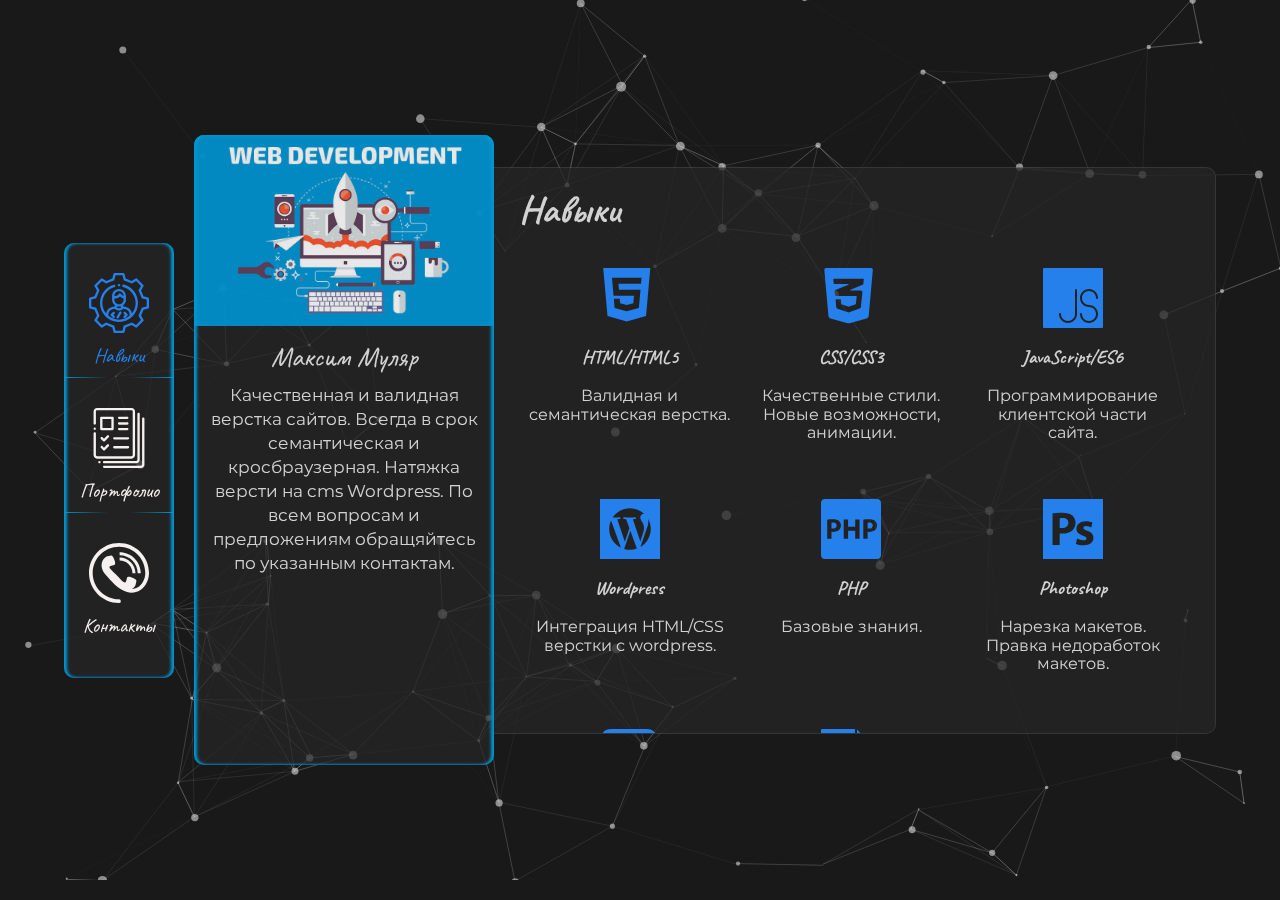
==== commit bf7e8fe8: "Update index.html" ====
--- a/index.html
+++ b/index.html
@@ -9,7 +9,7 @@
     <link href="https://fonts.googleapis.com/css?family=Caveat|Montserrat|Pangolin&amp;subset=cyrillic" rel="stylesheet">
     <link rel="stylesheet" href="css/style.css">
     <link rel="stylesheet" href="css/OverlayScrollbars.min.css">
-    <title>Title</title>
+    <title>Портфолио</title>
 </head>
 <body>
     <div class="wrapper">
@@ -483,4 +483,4 @@
 
     <script src="js/popup.js"></script>
 </body>
-</html>+</html>
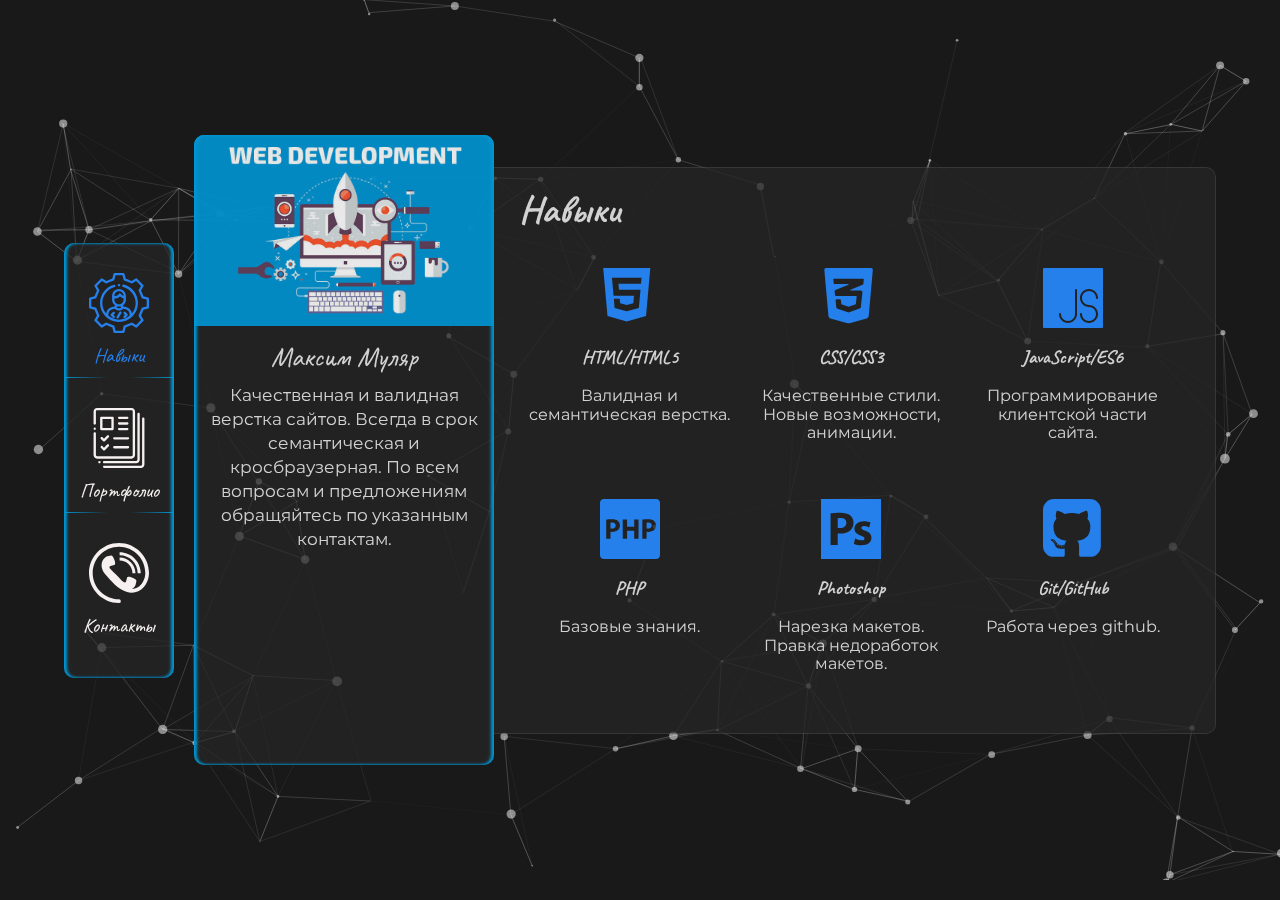
==== commit 39d1b57a: "Update index.html" ====
--- a/index.html
+++ b/index.html
@@ -42,7 +42,7 @@
             </p>
             <p class="card__description">
                 Качественная и валидная верстка сайтов. Всегда в срок семантическая и кросбраузерная.
-                Натяжка версти на cms Wordpress. По всем вопросам и предложениям обращяйтесь по указанным контактам.
+                По всем вопросам и предложениям обращяйтесь по указанным контактам.
             </p>
         </div>
         <div class="main">
@@ -79,15 +79,6 @@
                         </p>
                     </section>
                     <section class="skills__item">
-                        <svg xmlns="http://www.w3.org/2000/svg" viewBox="0 0 455 455"><path d="M0 0v455h455V0H0zm70 227.504c0-22.844 4.885-44.509 13.634-64.101l75.155 205.796C106.223 343.707 70 289.796 70 227.504zM227.521 385a158.024 158.024 0 0 1-44.507-6.398l47.277-137.315 48.414 132.605c.306.804.69 1.477 1.11 2.15-16.377 5.768-33.968 8.958-52.294 8.958zm21.684-231.324c9.524-.523 18.019-1.503 18.019-1.503 8.495-1.034 7.498-13.477-.98-12.995 0 0-25.534 2.018-41.99 2.018-15.478 0-41.468-2.018-41.468-2.018-8.502-.481-9.499 12.479-1.023 12.995 0 0 8.04.98 16.517 1.503l24.549 67.212-34.468 103.357-57.372-170.57c9.534-.523 18.029-1.503 18.029-1.503 8.502-1.034 7.504-13.477-.955-12.995 0 0-25.533 2.018-42.014 2.018-2.956 0-6.435-.077-10.13-.209C124.068 98.245 172.48 70 227.521 70c41.013 0 78.328 15.694 106.338 41.379-.672-.06-1.346-.139-2.018-.139-15.496 0-26.453 13.458-26.453 27.938 0 12.995 7.48 23.954 15.458 36.932 5.979 10.478 12.978 23.979 12.978 43.451 0 13.475-4.002 30.437-11.98 50.895l-15.705 52.481-56.934-169.261zm57.51 209.948l48.082-139.083c8.995-22.476 11.999-40.428 11.999-56.392 0-5.805-.402-11.169-1.075-16.222C378.025 174.38 385 200.106 385 227.504c0 58.098-31.488 108.819-78.285 136.12z" fill-rule="evenodd" clip-rule="evenodd"/></svg>
-                        <h3 class="skills__title">
-                            Wordpress
-                        </h3>
-                        <p class="skills__description">
-                            Интеграция HTML/CSS верстки с wordpress.
-                        </p>
-                    </section>
-                    <section class="skills__item">
                         <svg xmlns="http://www.w3.org/2000/svg" viewBox="0 0 16.172 16.172"><g><path d="M13.043 6.367c-.237 0-.398.022-.483.047v1.523c.101.022.223.03.391.03.621 0 1.004-.313 1.004-.842-.001-.474-.33-.758-.912-.758z"/><path d="M15.14 0H1.033C.463 0 0 .462 0 1.032V15.14c0 .568.462 1.031 1.033 1.031H15.14c.57 0 1.032-.463 1.032-1.031V1.032C16.172.462 15.71 0 15.14 0zM4.904 8.32c-.398.375-.988.543-1.677.543-.153 0-.291-.008-.398-.023v1.846H1.673V5.594c.36-.061.865-.107 1.578-.107.719 0 1.233.139 1.577.414.33.261.552.689.552 1.194s-.169.934-.476 1.225zm5.478 2.366H9.218v-2.16H7.297v2.16H6.125v-5.16h1.172v1.983h1.921V5.526h1.164v5.16zm4.253-2.366c-.397.375-.987.543-1.677.543-.152 0-.291-.008-.398-.023v1.846h-1.155V5.594c.359-.061.864-.107 1.577-.107.72 0 1.232.139 1.577.414.33.261.552.689.552 1.194-.001.505-.169.934-.476 1.225z"/><path d="M3.312 6.367a1.88 1.88 0 0 0-.483.047v1.523c.1.022.222.03.391.03.62 0 1.003-.313 1.003-.842 0-.474-.329-.758-.911-.758z"/></g></svg>
                         <h3 class="skills__title">
                             PHP
@@ -112,15 +103,6 @@
                         </h3>
                         <p class="skills__description">
                             Работа через github.
-                        </p>
-                    </section>
-                    <section class="skills__item">
-                        <svg xmlns="http://www.w3.org/2000/svg" viewBox="0 0 512 512"><path d="M503.467 187.733H409.6v-68.267H298.667a8.536 8.536 0 0 1-8.533-8.533V0H8.533A8.536 8.536 0 0 0 0 8.533v494.933C0 508.177 3.823 512 8.533 512h392.533a8.53 8.53 0 0 0 8.533-8.533V409.6h93.867a8.53 8.53 0 0 0 8.533-8.533v-204.8a8.53 8.53 0 0 0-8.532-8.534zm-8.534 204.8H59.733V204.8H494.933v187.733z"/><path d="M119.467 238.933c14.114 0 25.6 11.486 25.6 25.6a8.536 8.536 0 0 0 8.533 8.533 8.536 8.536 0 0 0 8.533-8.533c0-23.526-19.14-42.667-42.667-42.667S76.8 241.007 76.8 264.533c0 23.526 19.14 42.667 42.667 42.667 14.114 0 25.6 11.486 25.6 25.6s-11.486 25.6-25.6 25.6-25.6-11.486-25.6-25.6a8.536 8.536 0 0 0-8.533-8.533 8.536 8.536 0 0 0-8.533 8.533c0 23.526 19.14 42.667 42.667 42.667s42.667-19.14 42.667-42.667c0-23.526-19.14-42.667-42.667-42.667-14.114 0-25.6-11.486-25.6-25.6s11.485-25.6 25.599-25.6zM332.8 238.933c14.114 0 25.6 11.486 25.6 25.6 0 4.71 3.823 8.533 8.533 8.533s8.533-3.823 8.533-8.533c0-23.526-19.14-42.667-42.667-42.667-23.526 0-42.667 19.14-42.667 42.667 0 23.526 19.14 42.667 42.667 42.667 14.114 0 25.6 11.486 25.6 25.6s-11.486 25.6-25.6 25.6-25.6-11.486-25.6-25.6c0-4.71-3.823-8.533-8.533-8.533s-8.533 3.823-8.533 8.533c0 23.526 19.14 42.667 42.667 42.667 23.526 0 42.667-19.14 42.667-42.667 0-23.526-19.14-42.667-42.667-42.667-14.114 0-25.6-11.486-25.6-25.6s11.486-25.6 25.6-25.6zM435.2 307.2c14.114 0 25.6 11.486 25.6 25.6s-11.486 25.6-25.6 25.6-25.6-11.486-25.6-25.6a8.53 8.53 0 0 0-8.533-8.533 8.536 8.536 0 0 0-8.533 8.533c0 23.526 19.14 42.667 42.667 42.667 23.526 0 42.667-19.14 42.667-42.667 0-23.526-19.14-42.667-42.667-42.667-14.114 0-25.6-11.486-25.6-25.6s11.486-25.6 25.6-25.6 25.6 11.486 25.6 25.6c0 4.71 3.814 8.533 8.533 8.533s8.533-3.823 8.533-8.533c0-23.526-19.14-42.667-42.667-42.667-23.526 0-42.667 19.14-42.667 42.667S411.674 307.2 435.2 307.2zM229.857 227.405c-1.28-3.413-4.574-5.7-8.226-5.538a8.535 8.535 0 0 0-7.91 5.99L171.054 364.39c-1.399 4.497 1.101 9.284 5.598 10.692 4.463 1.365 9.284-1.109 10.692-5.606l14.131-45.21h46.473l17.126 45.662a8.55 8.55 0 0 0 7.996 5.538 8.8 8.8 0 0 0 2.995-.538c4.412-1.664 6.647-6.579 4.992-10.991l-51.2-136.532zM206.809 307.2l15.795-50.543 18.953 50.543h-34.748zM307.2 5v97.399h97.399z"/></svg>
-                        <h3 class="skills__title">
-                            SASS/SCSS
-                        </h3>
-                        <p class="skills__description">
-                            Использование совместно с БЭМ методологией.
                         </p>
                     </section>
                 </div>
--- a/css/style.css
+++ b/css/style.css
@@ -511,4 +511,7 @@
     .contact__item {
         text-align: center;
     }
-}+    body {
+        padding-top: 40px;
+    }
+}
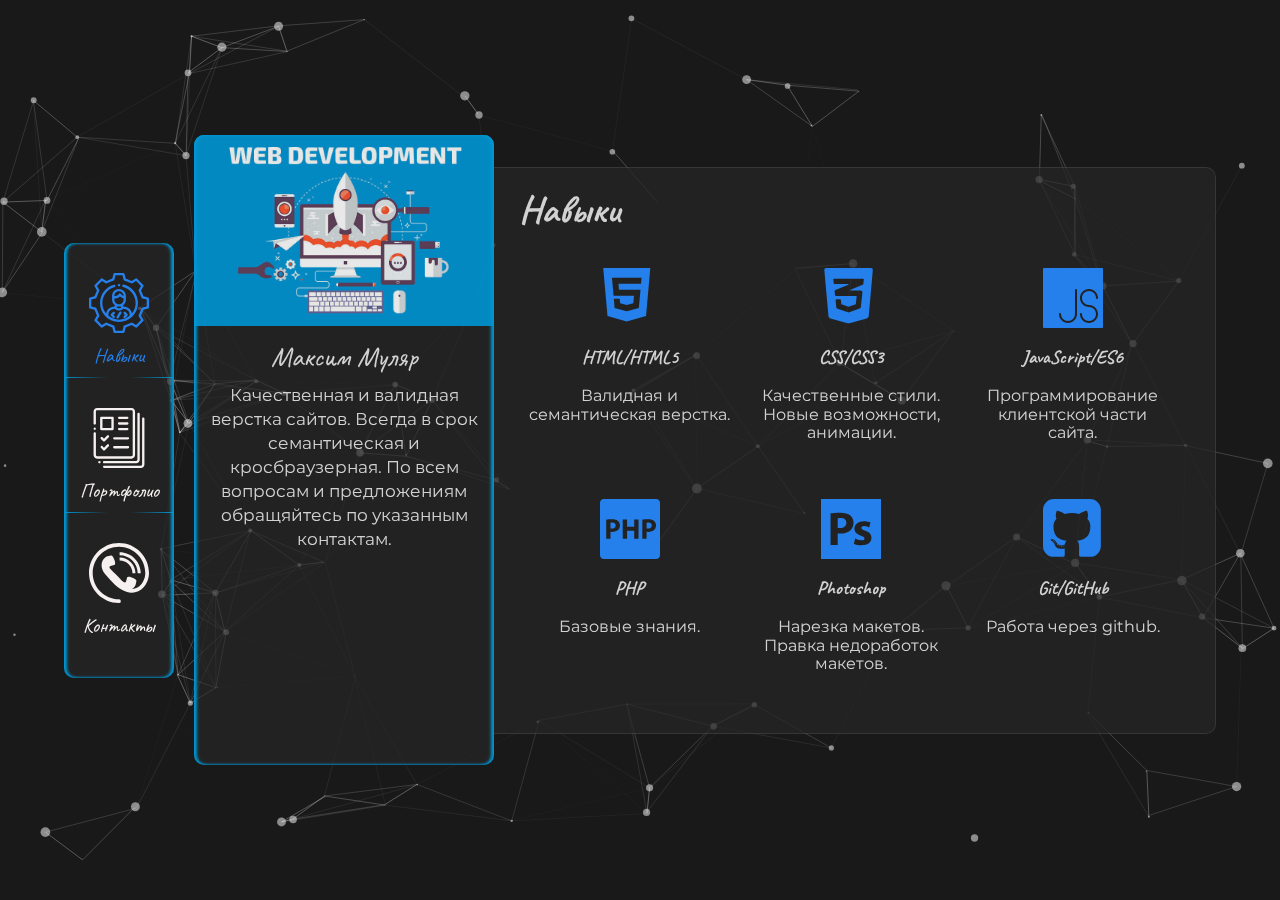
==== commit bdcb3e6b: "Update index.html" ====
--- a/index.html
+++ b/index.html
@@ -409,7 +409,7 @@
                             <svg xmlns="http://www.w3.org/2000/svg" viewBox="0 0 300 300"><path d="M5.299 144.645l69.126 25.8 26.756 86.047c1.712 5.511 8.451 7.548 12.924 3.891l38.532-31.412a11.496 11.496 0 0 1 14.013-.391l69.498 50.457c4.785 3.478 11.564.856 12.764-4.926L299.823 29.22c1.31-6.316-4.896-11.585-10.91-9.259L5.218 129.402c-7.001 2.7-6.94 12.612.081 15.243zm91.57 12.066l135.098-83.207c2.428-1.491 4.926 1.792 2.841 3.726L123.313 180.87a23.112 23.112 0 0 0-7.163 13.829l-3.798 28.146c-.503 3.758-5.782 4.131-6.819.494l-14.607-51.325c-1.673-5.854.765-12.107 5.943-15.303z"/></svg>
                             <span class="contact__sublink">
                                 Telegram: <br>
-                                mulyar.work
+                                work_mulyar
                             </span>
                         </a>
                     </div>
@@ -419,14 +419,6 @@
                             <span class="contact__sublink">
                                 Viber: <br>
                                 mulyar.work
-                            </span>
-                        </a>
-                    </div>
-                    <div class="contact__item">
-                        <a href="https://vk.com/id471973689" class="contact__link" target="_blank">
-                            <svg xmlns="http://www.w3.org/2000/svg" viewBox="0 0 512 512"><path d="M545.451 400.298c-.664-1.431-1.283-2.618-1.858-3.569-9.514-17.135-27.695-38.167-54.532-63.102l-.567-.571-.284-.28-.287-.287h-.288c-12.18-11.611-19.893-19.418-23.123-23.415-5.91-7.614-7.234-15.321-4.004-23.13 2.282-5.9 10.854-18.36 25.696-37.397 7.807-10.089 13.99-18.175 18.556-24.267 32.931-43.78 47.208-71.756 42.828-83.939l-1.701-2.847c-1.143-1.714-4.093-3.282-8.846-4.712-4.764-1.427-10.853-1.663-18.278-.712l-82.224.568c-1.332-.472-3.234-.428-5.712.144l-3.713.859-1.431.715-1.136.859c-.952.568-1.999 1.567-3.142 2.995-1.137 1.423-2.088 3.093-2.848 4.996-8.952 23.031-19.13 44.444-30.553 64.238-7.043 11.803-13.511 22.032-19.418 30.693-5.899 8.658-10.848 15.037-14.842 19.126-4 4.093-7.61 7.372-10.852 9.849-3.237 2.478-5.708 3.525-7.419 3.142-1.715-.383-3.33-.763-4.859-1.143-2.663-1.714-4.805-4.045-6.42-6.995-1.622-2.95-2.714-6.663-3.285-11.136-.568-4.476-.904-8.326-1-11.563-.089-3.233-.048-7.806.145-13.706.198-5.903.287-9.897.287-11.991 0-7.234.141-15.085.424-23.555.288-8.47.521-15.181.716-20.125.194-4.949.284-10.185.284-15.705s-.336-9.849-1-12.991a44.442 44.442 0 0 0-2.99-9.137c-1.335-2.95-3.289-5.232-5.853-6.852-2.569-1.618-5.763-2.902-9.564-3.856-10.089-2.283-22.936-3.518-38.547-3.71-35.401-.38-58.148 1.906-68.236 6.855-3.997 2.091-7.614 4.948-10.848 8.562-3.427 4.189-3.905 6.475-1.431 6.851 11.422 1.711 19.508 5.804 24.267 12.275l1.715 3.429c1.334 2.474 2.666 6.854 3.999 13.134 1.331 6.28 2.19 13.227 2.568 20.837.95 13.897.95 25.793 0 35.689-.953 9.9-1.853 17.607-2.712 23.127-.859 5.52-2.143 9.993-3.855 13.418-1.715 3.426-2.856 5.52-3.428 6.28-.571.76-1.047 1.239-1.425 1.427a21.387 21.387 0 0 1-7.71 1.431c-2.667 0-5.901-1.334-9.707-4-3.805-2.666-7.754-6.328-11.847-10.992-4.093-4.665-8.709-11.184-13.85-19.558-5.137-8.374-10.467-18.271-15.987-29.691l-4.567-8.282c-2.855-5.328-6.755-13.086-11.704-23.267-4.952-10.185-9.329-20.037-13.134-29.554-1.521-3.997-3.806-7.04-6.851-9.134l-1.429-.859c-.95-.76-2.475-1.567-4.567-2.427a30.301 30.301 0 0 0-6.567-1.854l-78.229.568c-7.994 0-13.418 1.811-16.274 5.428l-1.143 1.711c-.571.953-.859 2.475-.859 4.57 0 2.094.571 4.664 1.714 7.707 11.42 26.84 23.839 52.725 37.257 77.659 13.418 24.934 25.078 45.019 34.973 60.237 9.897 15.229 19.985 29.602 30.264 43.112 10.279 13.515 17.083 22.176 20.412 25.981 3.333 3.812 5.951 6.662 7.854 8.565l7.139 6.851c4.568 4.569 11.276 10.041 20.127 16.416 8.853 6.379 18.654 12.659 29.408 18.85 10.756 6.181 23.269 11.225 37.546 15.126 14.275 3.905 28.169 5.472 41.684 4.716h32.834c6.659-.575 11.704-2.669 15.133-6.283l1.136-1.431c.764-1.136 1.479-2.901 2.139-5.276.668-2.379 1-5 1-7.851-.195-8.183.428-15.558 1.852-22.124 1.423-6.564 3.045-11.513 4.859-14.846 1.813-3.33 3.859-6.14 6.136-8.418 2.282-2.283 3.908-3.666 4.862-4.142.948-.479 1.705-.804 2.276-.999 4.568-1.522 9.944-.048 16.136 4.429 6.187 4.473 11.99 9.996 17.418 16.56 5.425 6.57 11.943 13.941 19.555 22.124 7.617 8.186 14.277 14.271 19.985 18.274l5.708 3.426c3.812 2.286 8.761 4.38 14.853 6.283 6.081 1.902 11.409 2.378 15.984 1.427l73.087-1.14c7.229 0 12.854-1.197 16.844-3.572 3.998-2.379 6.373-5 7.139-7.851.764-2.854.805-6.092.145-9.712-.677-3.611-1.344-6.136-2.008-7.563z"/></svg>
-                            <span class="contact__sublink">
-                                Вконтакте
                             </span>
                         </a>
                     </div>
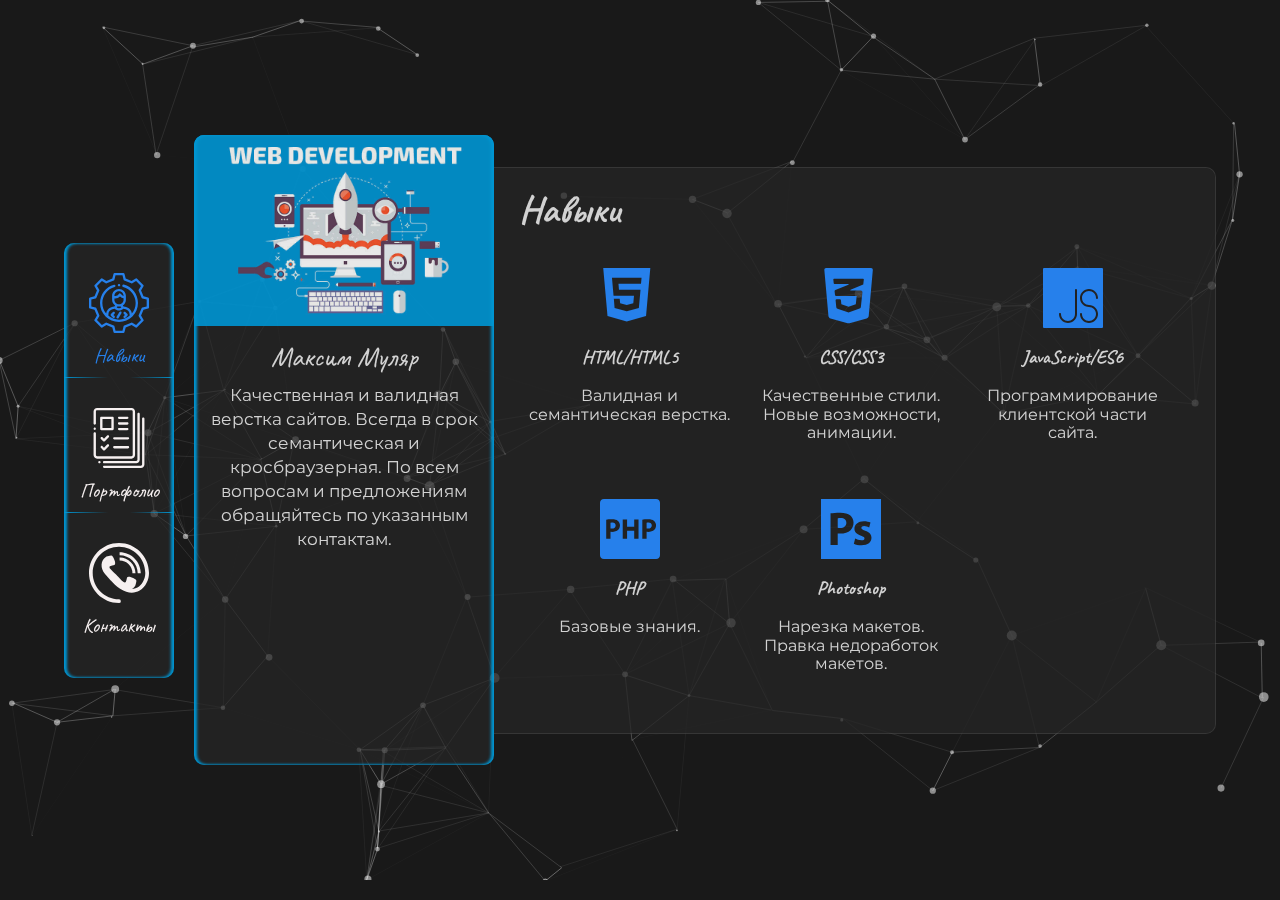
==== commit 663e2577: "Update index.html" ====
--- a/index.html
+++ b/index.html
@@ -94,15 +94,6 @@
                         </h3>
                         <p class="skills__description">
                             Нарезка макетов. Правка недоработок макетов.
-                        </p>
-                    </section>
-                    <section class="skills__item">
-                        <svg xmlns="http://www.w3.org/2000/svg"  viewBox="0 0 455 455"><path d="M158.173 352.599c-3.049.568-4.381 1.999-3.999 4.281.38 2.283 2.093 3.046 5.138 2.283 3.049-.76 4.38-2.095 3.997-3.997-.378-2.092-2.091-2.95-5.136-2.567zM141.898 354.885c-3.046 0-4.568 1.041-4.568 3.139 0 2.474 1.619 3.518 4.853 3.138 3.046 0 4.57-1.047 4.57-3.138 0-2.471-1.619-3.522-4.855-3.139zM119.629 354.022c-.76 2.095.478 3.519 3.711 4.284 2.855 1.137 4.664.568 5.424-1.714.572-2.091-.666-3.61-3.711-4.568-2.856-.759-4.663-.102-5.424 1.998z"/><path d="M414.41 24.123C398.326 8.042 378.964 0 356.309 0H82.225C59.577 0 40.208 8.042 24.123 24.123 8.042 40.207 0 59.576 0 82.225v274.088c0 22.65 8.042 42.017 24.123 58.098 16.084 16.084 35.454 24.126 58.102 24.126h63.953c4.184 0 7.327-.144 9.42-.424 2.092-.288 4.184-1.526 6.279-3.717 2.096-2.187 3.14-5.376 3.14-9.562 0-.568-.05-7.046-.144-19.417-.097-12.375-.144-22.176-.144-29.41l-6.567 1.143c-4.187.76-9.469 1.095-15.846.999-6.374-.096-12.99-.76-19.841-1.998-6.855-1.239-13.229-4.093-19.13-8.562-5.898-4.477-10.085-10.328-12.56-17.559l-2.856-6.571c-1.903-4.373-4.899-9.229-8.992-14.554-4.093-5.332-8.232-8.949-12.419-10.852l-1.999-1.428c-1.331-.951-2.568-2.098-3.711-3.429-1.141-1.335-1.997-2.669-2.568-3.997-.571-1.335-.097-2.43 1.427-3.289 1.524-.855 4.281-1.279 8.28-1.279l5.708.855c3.808.76 8.516 3.042 14.134 6.851 5.614 3.806 10.229 8.754 13.846 14.843 4.38 7.806 9.657 13.75 15.846 17.843 6.184 4.097 12.419 6.143 18.699 6.143s11.704-.476 16.274-1.424c4.565-.954 8.848-2.385 12.847-4.288 1.713-12.751 6.377-22.559 13.988-29.41-10.848-1.143-20.602-2.854-29.265-5.14-8.658-2.286-17.605-5.995-26.835-11.136-9.234-5.14-16.894-11.512-22.985-19.13-6.09-7.618-11.088-17.61-14.987-29.978-3.901-12.375-5.852-26.652-5.852-42.829 0-23.029 7.521-42.637 22.557-58.814-7.044-17.32-6.379-36.732 1.997-58.242 5.52-1.714 13.706-.428 24.554 3.855 10.85 4.286 18.794 7.951 23.84 10.992 5.046 3.042 9.089 5.614 12.135 7.71 17.705-4.949 35.976-7.423 54.818-7.423 18.841 0 37.115 2.474 54.821 7.423l10.849-6.852c7.426-4.57 16.18-8.757 26.269-12.562 10.088-3.806 17.795-4.854 23.127-3.14 8.562 21.51 9.328 40.922 2.279 58.241 15.036 16.179 22.559 35.786 22.559 58.815 0 16.18-1.951 30.505-5.852 42.969-3.898 12.467-8.939 22.463-15.13 29.981-6.184 7.519-13.894 13.843-23.124 18.986-9.232 5.137-18.178 8.853-26.84 11.132-8.661 2.286-18.414 4.004-29.263 5.147 9.891 8.562 14.839 22.072 14.839 40.538v68.238c0 3.237.472 5.852 1.424 7.851.958 1.998 2.478 3.374 4.571 4.141 2.102.76 3.949 1.235 5.571 1.424 1.622.191 3.949.287 6.995.287h63.953c22.648 0 42.018-8.042 58.095-24.126 16.084-16.084 24.126-35.454 24.126-58.102V82.225c-.002-22.649-8.044-42.021-24.125-58.102z"/><path d="M86.793 319.195c-1.331.948-1.141 2.471.572 4.565 1.906 1.902 3.427 2.189 4.57.855 1.331-.948 1.141-2.471-.575-4.569-1.902-1.71-3.424-1.997-4.567-.851zM77.374 312.057c-.57 1.335.096 2.478 1.999 3.426 1.521.955 2.762.767 3.711-.568.57-1.335-.096-2.478-1.999-3.433-1.903-.572-3.14-.38-3.711.575zM95.646 330.331c-1.715.948-1.715 2.666 0 5.137 1.713 2.478 3.328 3.142 4.853 1.998 1.714-1.334 1.714-3.142 0-5.427-1.521-2.468-3.14-3.046-4.853-1.708zM105.641 343.174c-1.714 1.526-1.336 3.327 1.142 5.428 2.281 2.279 4.185 2.566 5.708.849 1.524-1.519 1.143-3.326-1.142-5.42-2.281-2.28-4.185-2.568-5.708-.857z"/></svg>
-                        <h3 class="skills__title">
-                            Git/GitHub
-                        </h3>
-                        <p class="skills__description">
-                            Работа через github.
                         </p>
                     </section>
                 </div>
--- a/css/style.css
+++ b/css/style.css
@@ -213,7 +213,7 @@
 .contact {
     display: flex;
     flex-wrap: wrap;
-    justify-content: space-between;
+    justify-content: flex-start;
 }
 
 .contact__item {
